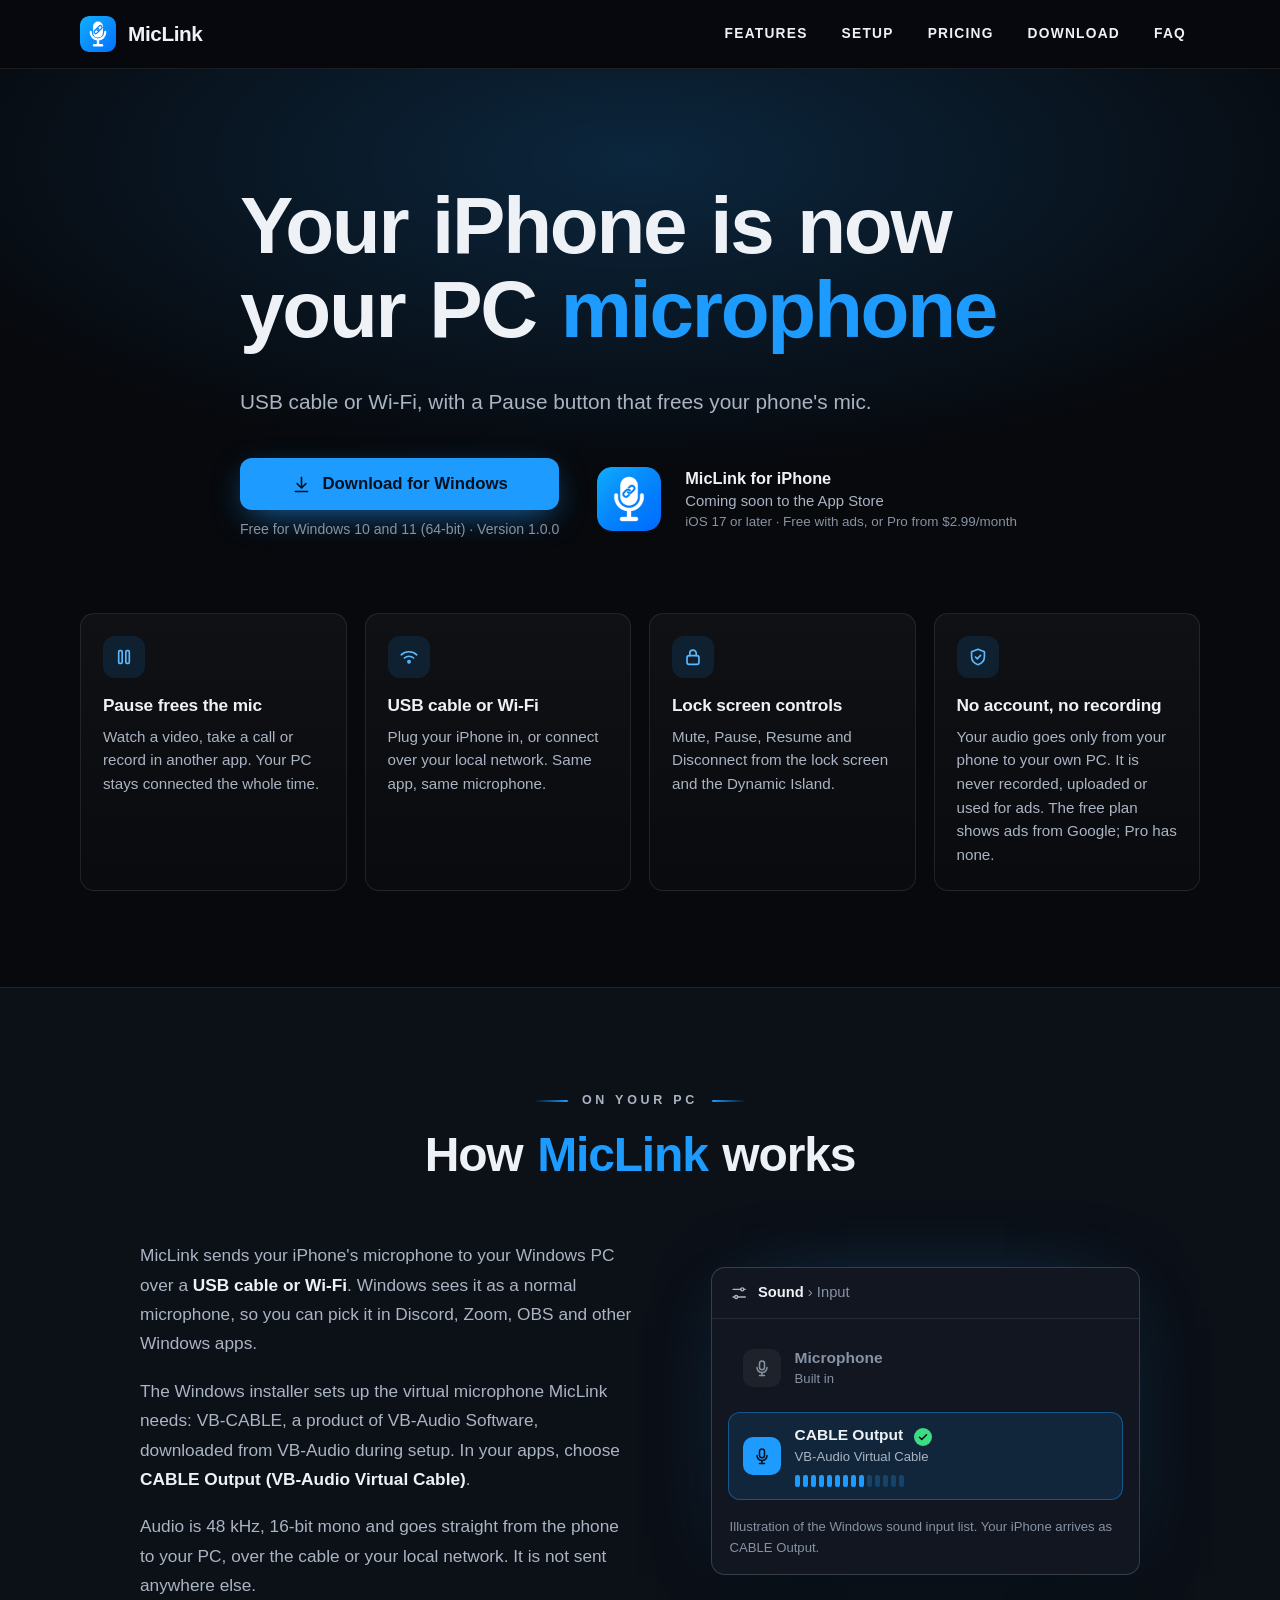
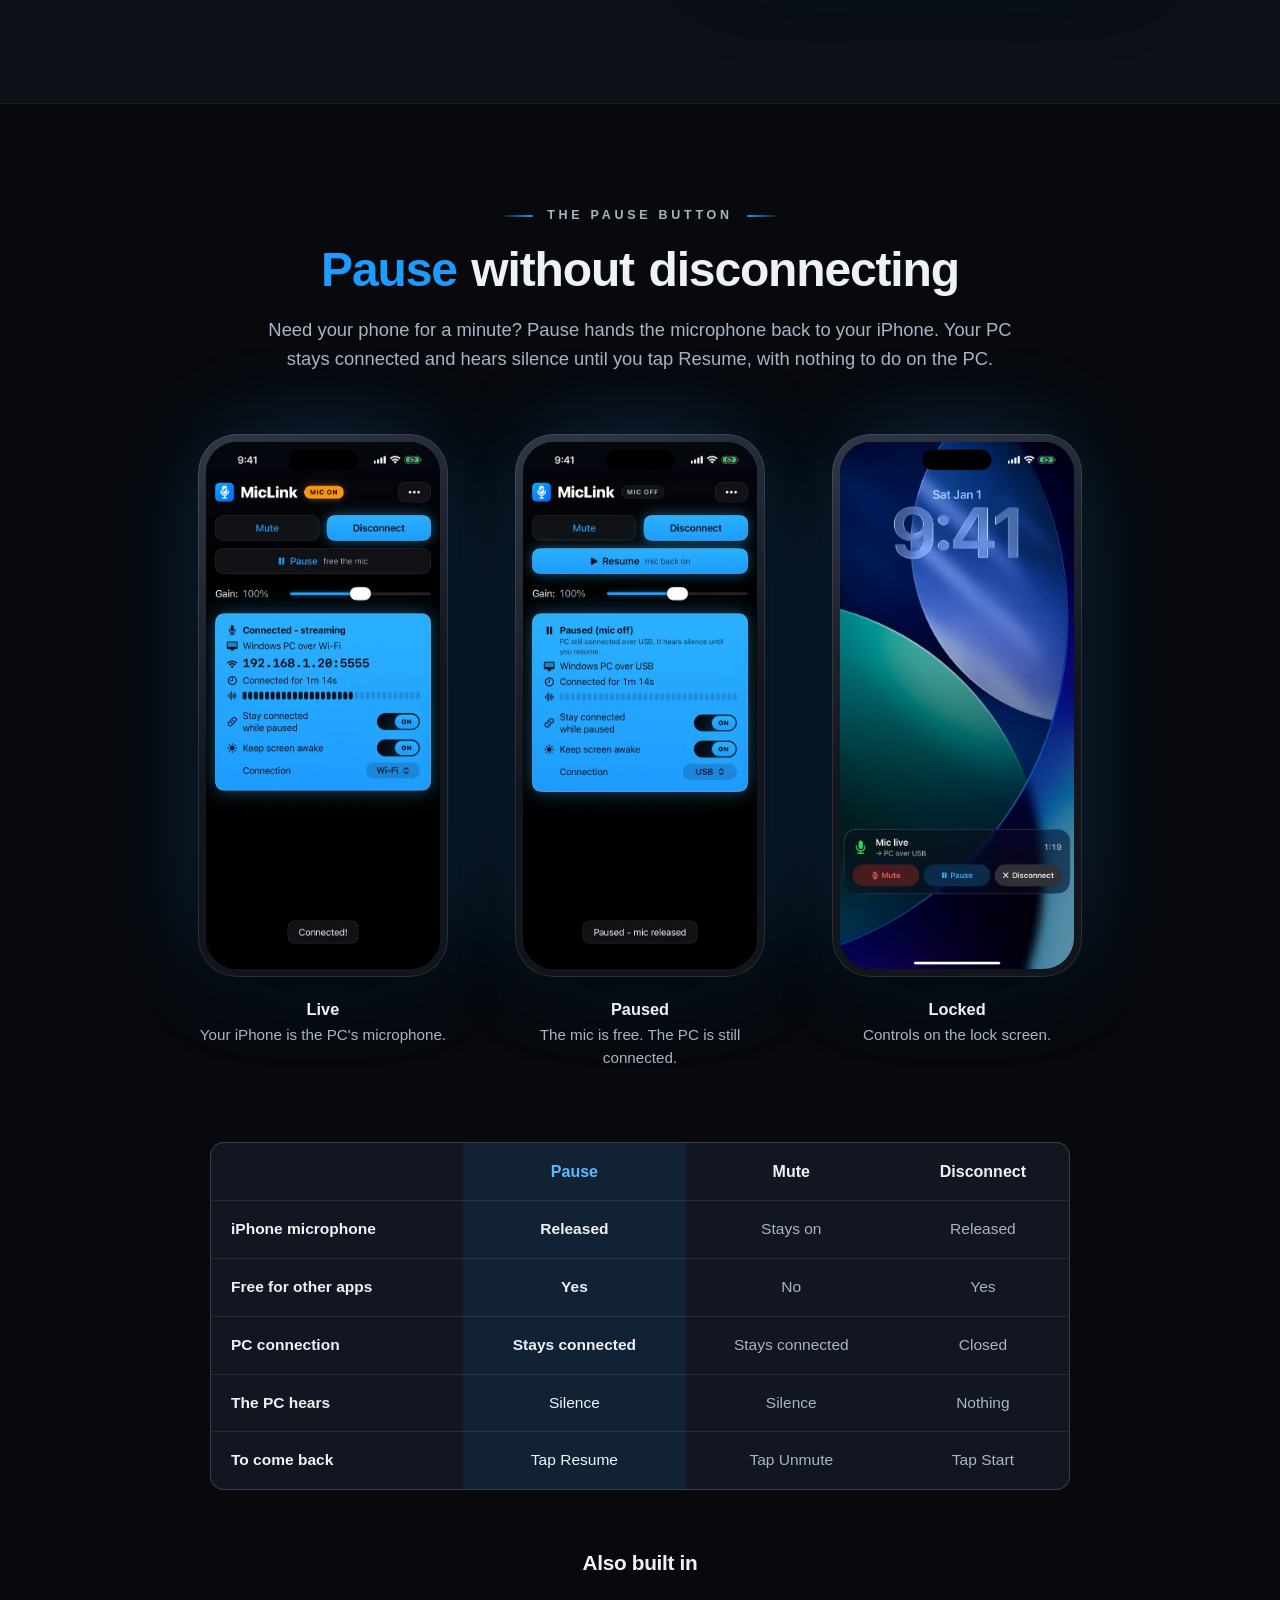
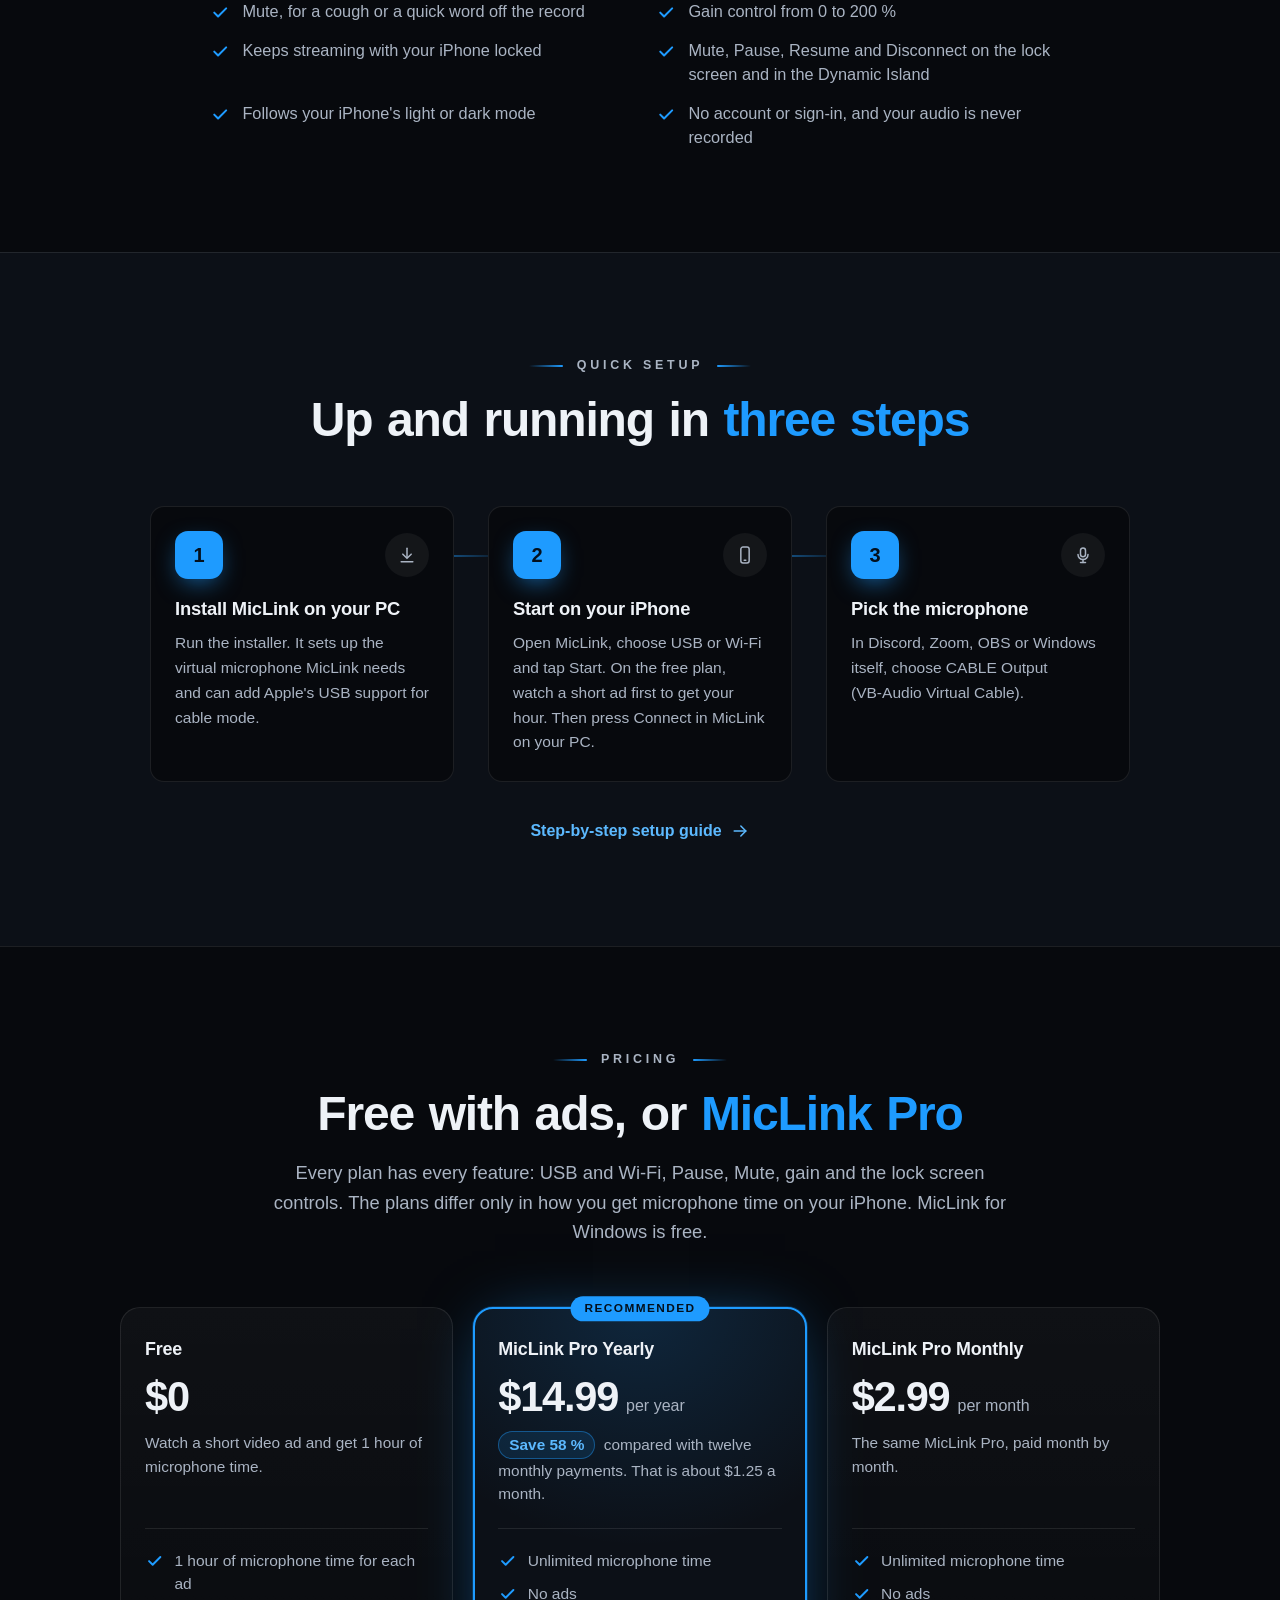
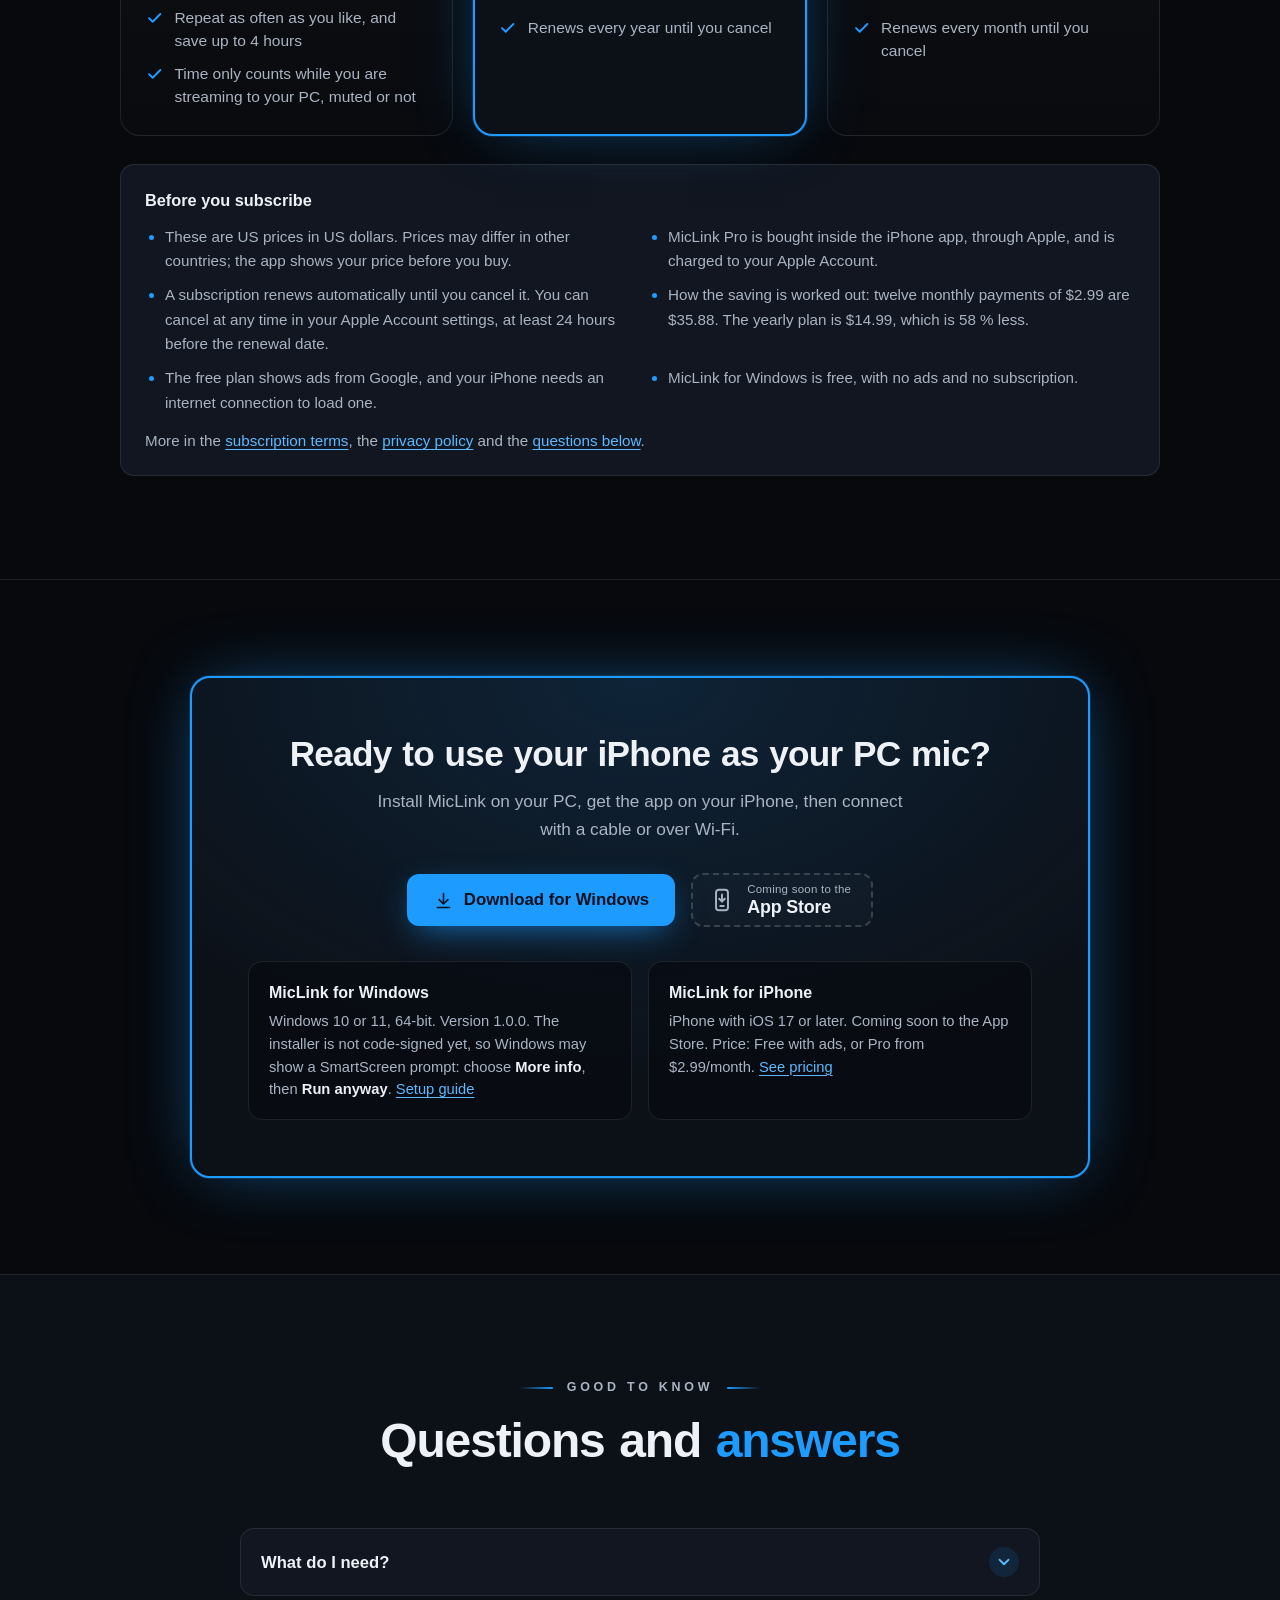
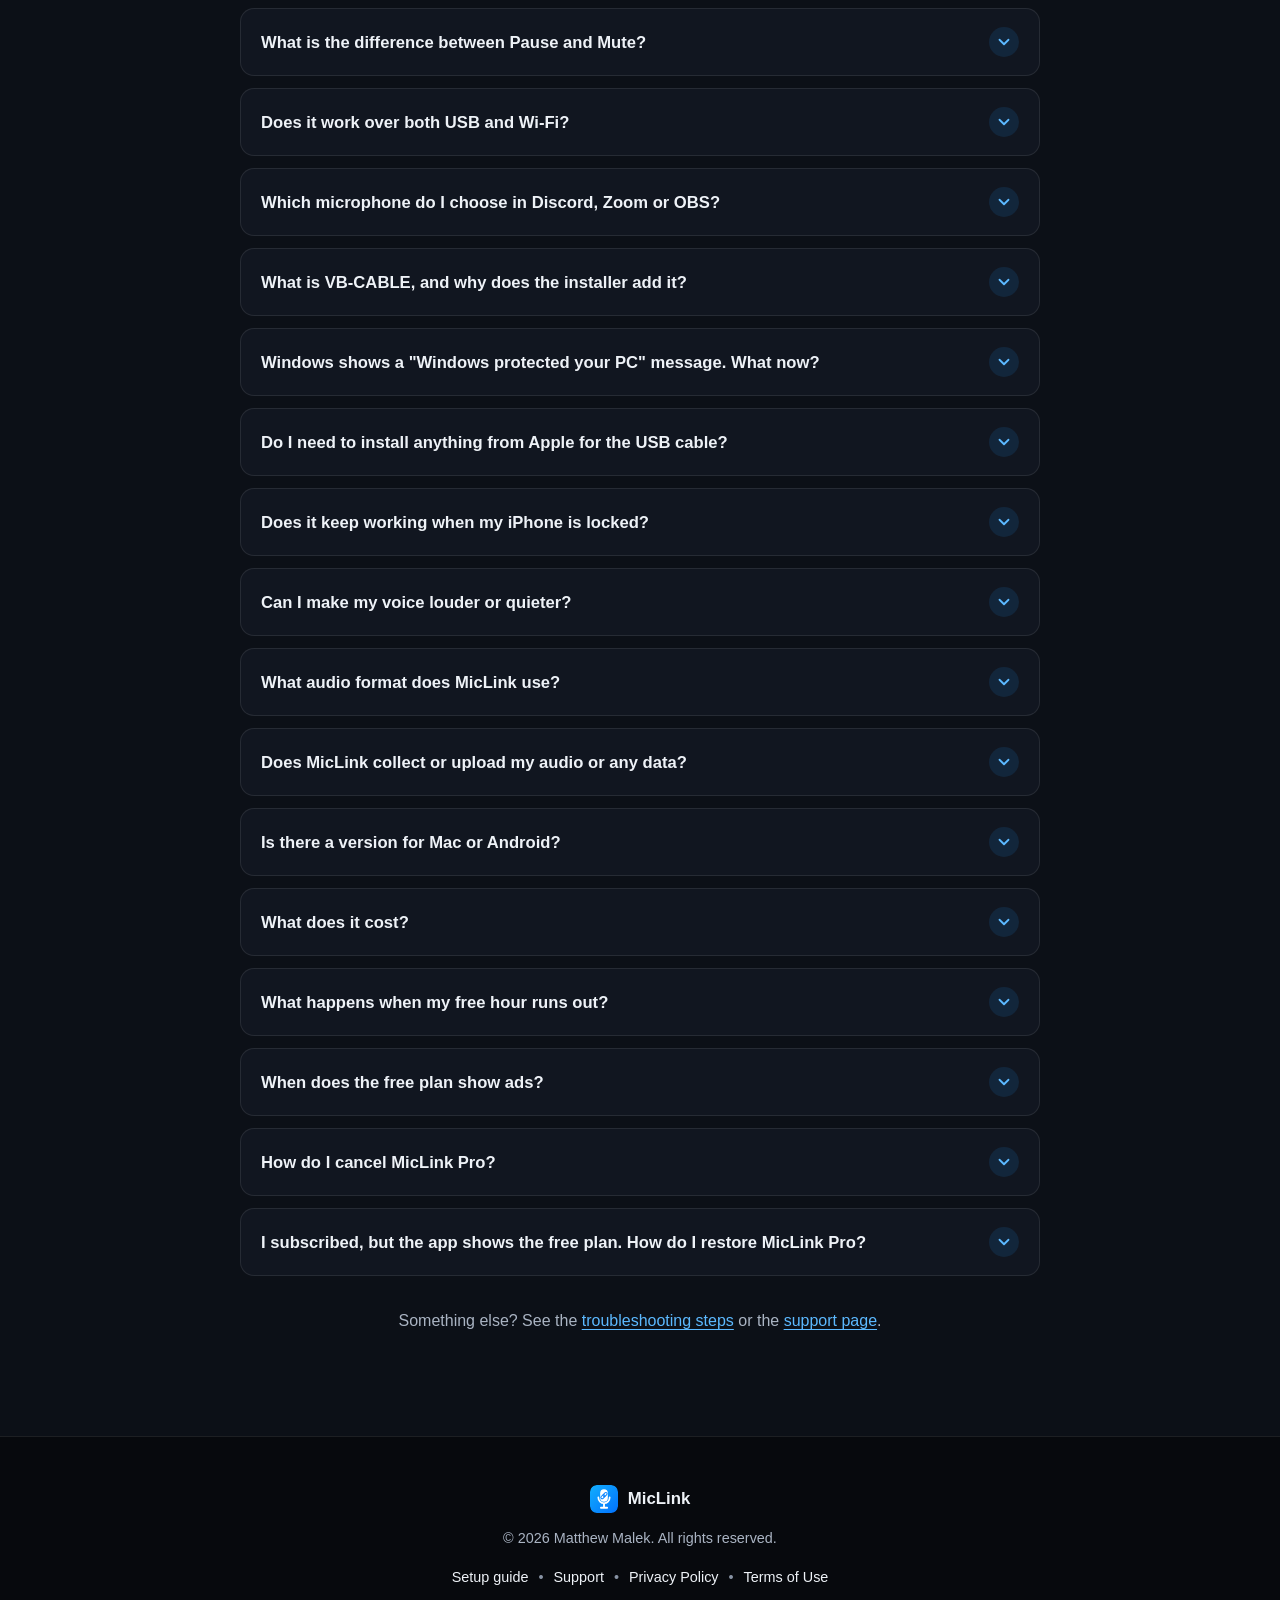
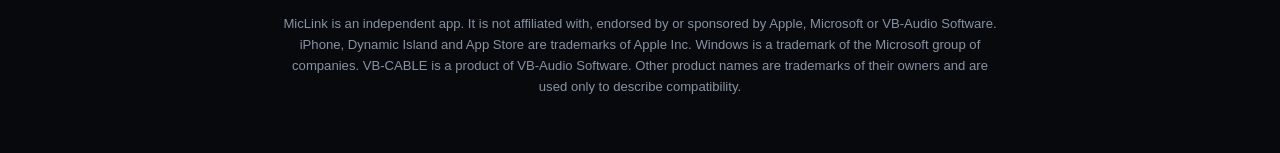
==== index.html @ 5260f77d "Publish the MicLink website Co-Authored-By: Claude Opus 5.5 <noreply@anthropic.com>" ====
<!DOCTYPE html>
<html lang="en" class="no-js">
<head>
<meta charset="utf-8">
<meta name="viewport" content="width=device-width, initial-scale=1">
<title>MicLink: use your iPhone as a PC microphone</title>
<meta name="description" content="MicLink turns your iPhone into a microphone for your Windows PC over a USB cable or Wi-Fi. Pause frees the phone's mic while the PC stays connected.">
<meta name="theme-color" content="#07090d">
<meta name="color-scheme" content="dark">
<meta name="format-detection" content="telephone=no">
<link rel="canonical" href="https://mattnq1.github.io/miclink/">
<link rel="icon" href="favicon.ico" sizes="48x48">
<link rel="icon" href="assets/img/favicon-32.png" type="image/png" sizes="32x32">
<link rel="icon" href="assets/img/logo-icon.svg" type="image/svg+xml">
<link rel="apple-touch-icon" href="assets/img/apple-touch-icon.png">
<link rel="manifest" href="site.webmanifest">
<meta property="og:type" content="website">
<meta property="og:site_name" content="MicLink">
<meta property="og:title" content="MicLink: your iPhone is now your PC microphone">
<meta property="og:description" content="MicLink turns your iPhone into a microphone for your Windows PC over a USB cable or Wi-Fi. Pause frees the phone's mic while the PC stays connected.">
<meta property="og:url" content="https://mattnq1.github.io/miclink/">
<meta property="og:image" content="https://mattnq1.github.io/miclink/assets/img/og-image.png">
<meta property="og:image:width" content="1200">
<meta property="og:image:height" content="630">
<meta property="og:image:alt" content="MicLink: your iPhone is now your PC microphone. Two iPhone screens show the app streaming and paused.">
<meta name="twitter:card" content="summary_large_image">
<meta name="twitter:title" content="MicLink: your iPhone is now your PC microphone">
<meta name="twitter:description" content="MicLink turns your iPhone into a microphone for your Windows PC over a USB cable or Wi-Fi. Pause frees the phone's mic while the PC stays connected.">
<meta name="twitter:image" content="https://mattnq1.github.io/miclink/assets/img/og-image.png">
<link rel="stylesheet" href="assets/site.css">
<script>document.documentElement.className = "js";</script>
<script src="assets/config.js" defer></script>
<script src="assets/qr.js" defer></script>
<script src="assets/site.js" defer></script>
<script type="application/ld+json">
{
  "@context": "https://schema.org",
  "@type": "SoftwareApplication",
  "name": "MicLink",
  "description": "Use your iPhone as a microphone for a Windows PC over a USB cable or Wi-Fi.",
  "applicationCategory": "UtilitiesApplication",
  "operatingSystem": "Windows 10, Windows 11, iOS 17",
  "url": "https://mattnq1.github.io/miclink/",
  "image": "https://mattnq1.github.io/miclink/assets/img/icon-512.png",
  "author": { "@type": "Person", "name": "Matthew Malek" }
}
</script>
</head>
<body>
<svg class="sprite" width="0" height="0" aria-hidden="true" focusable="false">
  <symbol id="i-download" viewBox="0 0 24 24"><path d="M12 4v11"/><path d="m7 11 5 5 5-5"/><path d="M5 20h14"/></symbol>
  <symbol id="i-pause" viewBox="0 0 24 24"><rect x="6.2" y="5" width="3.8" height="14" rx="1.2"/><rect x="14" y="5" width="3.8" height="14" rx="1.2"/></symbol>
  <symbol id="i-wifi" viewBox="0 0 24 24"><path d="M3.5 9.6a12.4 12.4 0 0 1 17 0"/><path d="M7 13.1a7.4 7.4 0 0 1 10 0"/><circle cx="12" cy="17.2" r="1.2"/></symbol>
  <symbol id="i-lock" viewBox="0 0 24 24"><rect x="5.5" y="10.5" width="13" height="9.5" rx="2.2"/><path d="M8.5 10.5V8a3.5 3.5 0 0 1 7 0v2.5"/></symbol>
  <symbol id="i-shield" viewBox="0 0 24 24"><path d="M12 3.5 5 6.2v5.3c0 4.3 2.9 7.6 7 9 4.1-1.4 7-4.7 7-9V6.2z"/><path d="m9.2 12 2 2 3.6-3.8"/></symbol>
  <symbol id="i-mic" viewBox="0 0 24 24"><rect x="9" y="3.5" width="6" height="10.5" rx="3"/><path d="M6 11.5a6 6 0 0 0 12 0"/><path d="M12 17.5V21"/><path d="M9 21h6"/></symbol>
  <symbol id="i-check" viewBox="0 0 24 24"><path d="m5 12.5 4.5 4.5L19 7.5"/></symbol>
  <symbol id="i-chevron" viewBox="0 0 24 24"><path d="m6 9 6 6 6-6"/></symbol>
  <symbol id="i-arrow" viewBox="0 0 24 24"><path d="M5 12h14"/><path d="m13 6 6 6-6 6"/></symbol>
  <symbol id="i-phone" viewBox="0 0 24 24"><rect x="7" y="2.5" width="10" height="19" rx="2.6"/><path d="M11 18.3h2"/></symbol>
  <symbol id="i-store" viewBox="0 0 24 24"><rect x="6.5" y="2.5" width="11" height="19" rx="2.6"/><path d="M12 7v6.2"/><path d="m9.4 10.8 2.6 2.6 2.6-2.6"/><path d="M10.4 17.6h3.2"/></symbol>
  <symbol id="i-sliders" viewBox="0 0 24 24"><path d="M4 7h10"/><path d="M18 7h2"/><circle cx="16" cy="7" r="2"/><path d="M4 17h2"/><path d="M10 17h10"/><circle cx="8" cy="17" r="2"/></symbol>
  <symbol id="i-menu" viewBox="0 0 24 24"><path d="M4 7h16"/><path d="M4 12h16"/><path d="M4 17h16"/></symbol>
  <symbol id="i-close" viewBox="0 0 24 24"><path d="m6 6 12 12"/><path d="M18 6 6 18"/></symbol>
  <symbol id="i-info" viewBox="0 0 24 24"><circle cx="12" cy="12" r="9"/><path d="M12 11v5.5"/><path d="M12 7.6v.2"/></symbol>
</svg>
<a class="skip-link" href="#main">Skip to content</a>
<header class="site-header" id="top">
  <div class="wrap site-header__inner">
    <a class="brand" href="#top">
      <img src="assets/img/logo-icon.svg" alt="" width="36" height="36">
      <span>MicLink</span>
    </a>
    <button class="nav-toggle" type="button" aria-expanded="false" aria-controls="site-nav" aria-label="Open menu">
      <svg class="icon icon--menu" viewBox="0 0 24 24" aria-hidden="true" focusable="false"><use href="#i-menu"/></svg>
      <svg class="icon icon--close" viewBox="0 0 24 24" aria-hidden="true" focusable="false"><use href="#i-close"/></svg>
    </button>
    <nav class="site-nav" id="site-nav" aria-label="Main">
      <ul>
          <li><a href="#features">Features</a></li>
          <li><a href="#setup">Setup</a></li>
          <li><a href="#pricing">Pricing</a></li>
          <li><a href="#download">Download</a></li>
          <li><a href="#faq">FAQ</a></li>
      </ul>
    </nav>
  </div>
</header>
<main id="main">

  <section class="hero" aria-labelledby="hero-title">
    <div class="wrap">
      <div class="hero__inner">
        <h1 id="hero-title">
          <span class="line">Your iPhone is now</span>
          <span class="line">your PC <span class="accent">microphone</span></span>
        </h1>
        <p class="hero__sub">USB cable or <span class="nb">Wi-Fi</span>, with a Pause button that frees your phone's mic.</p>
        <div class="hero__actions">
          <div class="hero__download">
            <a class="btn btn--primary" href="https://github.com/MattNQ1/miclink/releases/latest/download/MicLinkSetup.exe" data-win-download><svg class="icon" viewBox="0 0 24 24" aria-hidden="true" focusable="false"><use href="#i-download"/></svg><span>Download for Windows</span></a>
            <span class="hero__meta">Free for Windows 10 and 11 (64-bit)<span data-version-sep hidden> · </span><span data-version hidden></span></span>
          </div>
          <div class="app-box" data-appstore-box>
            <span class="app-box__media"><img src="assets/img/icon-192.png" alt="" width="64" height="64"></span>
            <span class="app-box__body">
              <strong class="app-box__title">MicLink for iPhone</strong>
              <span class="app-box__note">Coming soon to the App Store</span>
              <span class="app-box__meta">iOS 17 or later<span data-price=" · "> · Free with ads, or Pro from $2.99/month</span></span>
            </span>
          </div>
        </div>
      </div>
    </div>
  </section>

  <section class="highlights" aria-labelledby="highlights-title">
    <div class="wrap">
      <h2 class="visually-hidden" id="highlights-title">Highlights</h2>
      <div class="highlights__scroller" data-scroller role="group" aria-labelledby="highlights-title">
      <ul class="highlights__list">
        <li class="card">
          <span class="card__icon"><svg class="icon" viewBox="0 0 24 24" aria-hidden="true" focusable="false"><use href="#i-pause"/></svg></span>
          <h3>Pause frees the mic</h3>
          <p>Watch a video, take a call or record in another app. Your PC stays connected the whole time.</p>
        </li>
        <li class="card">
          <span class="card__icon"><svg class="icon" viewBox="0 0 24 24" aria-hidden="true" focusable="false"><use href="#i-wifi"/></svg></span>
          <h3>USB cable or <span class="nb">Wi-Fi</span></h3>
          <p>Plug your iPhone in, or connect over your local network. Same app, same microphone.</p>
        </li>
        <li class="card">
          <span class="card__icon"><svg class="icon" viewBox="0 0 24 24" aria-hidden="true" focusable="false"><use href="#i-lock"/></svg></span>
          <h3>Lock screen controls</h3>
          <p>Mute, Pause, Resume and Disconnect from the lock screen and the Dynamic Island.</p>
        </li>
        <li class="card">
          <span class="card__icon"><svg class="icon" viewBox="0 0 24 24" aria-hidden="true" focusable="false"><use href="#i-shield"/></svg></span>
          <h3>No account, no recording</h3>
          <p>Your audio goes only from your phone to your own PC. It is never recorded, uploaded or used for ads. The free plan shows ads from Google; Pro has none.</p>
        </li>
      </ul>
      </div>
    </div>
  </section>

  <section class="section section--alt" id="features" aria-labelledby="features-title">
    <div class="wrap">
      <div class="section__head">
        <p class="eyebrow">On your PC</p>
        <h2 class="section__title" id="features-title">How <span class="accent">MicLink</span> works</h2>
      </div>
      <div class="explain">
        <div class="explain__text">
          <p>MicLink sends your iPhone's microphone to your Windows PC over a <strong>USB cable or <span class="nb">Wi-Fi</span></strong>. Windows sees it as a normal microphone, so you can pick it in Discord, Zoom, OBS and other Windows apps.</p>
          <p>The Windows installer sets up the virtual microphone MicLink needs: <span class="nb">VB-CABLE</span>, a product of <span class="nb">VB-Audio</span> Software, downloaded from <span class="nb">VB-Audio</span> during setup. In your apps, choose <strong>CABLE Output (<span class="nb">VB-Audio</span> Virtual Cable)</strong>.</p>
          <p>Audio is 48 kHz, 16-bit mono and goes straight from the phone to your PC, over the cable or your local network. It is not sent anywhere else.</p>
        </div>
        <figure class="sound-panel">
          <div class="sound-panel__bar">
            <svg class="icon" viewBox="0 0 24 24" aria-hidden="true" focusable="false"><use href="#i-sliders"/></svg>
            <span>Sound <span class="sound-panel__crumb">&rsaquo; Input</span></span>
          </div>
          <div class="sound-panel__list">
            <div class="device device--idle">
              <span class="device__icon"><svg class="icon" viewBox="0 0 24 24" aria-hidden="true" focusable="false"><use href="#i-mic"/></svg></span>
              <span>
                <span class="device__name">Microphone</span>
                <span class="device__sub">Built in</span>
              </span>
            </div>
            <div class="device device--active">
              <span class="device__icon"><svg class="icon" viewBox="0 0 24 24" aria-hidden="true" focusable="false"><use href="#i-mic"/></svg></span>
              <span>
                <span class="device__name">CABLE Output <span class="device__check"><svg class="icon" viewBox="0 0 24 24" aria-hidden="true" focusable="false"><use href="#i-check"/></svg></span><span class="visually-hidden"> (selected)</span></span>
                <span class="device__sub"><span class="nb">VB-Audio</span> Virtual Cable</span>
                <span class="meter" aria-hidden="true"><span class="on"></span><span class="on"></span><span class="on"></span><span class="on"></span><span class="on"></span><span class="on"></span><span class="on"></span><span class="on"></span><span class="on"></span><span></span><span></span><span></span><span></span><span></span></span>
              </span>
            </div>
          </div>
          <figcaption class="sound-panel__note">Illustration of the Windows sound input list. Your iPhone arrives as CABLE Output.</figcaption>
        </figure>
      </div>
    </div>
  </section>

  <section class="section" id="pause" aria-labelledby="pause-title">
    <div class="wrap">
      <div class="section__head">
        <p class="eyebrow">The Pause button</p>
        <h2 class="section__title" id="pause-title"><span class="accent">Pause</span> without disconnecting</h2>
        <p class="section__lead">Need your phone for a minute? Pause hands the microphone back to your iPhone. Your PC stays connected and hears silence until you tap Resume, with nothing to do on the PC.</p>
      </div>

      <div class="phones-scroller">
        <div class="phones" data-scroller role="group" aria-label="MicLink on iPhone">
          <figure class="phone-shot">
            <div class="phone"><img src="assets/img/screen-streaming.webp" width="603" height="1310" loading="lazy" decoding="async" alt="MicLink on iPhone while streaming to a Windows PC: Mute, Disconnect and Pause buttons, a gain slider and a status card that reads Connected."></div>
            <figcaption><strong>Live</strong>Your iPhone is the PC's microphone.</figcaption>
          </figure>
          <figure class="phone-shot">
            <div class="phone"><img src="assets/img/screen-paused.webp" width="603" height="1310" loading="lazy" decoding="async" alt="MicLink while paused: the microphone is off, the Pause button has become Resume and the status card says the PC is still connected."></div>
            <figcaption><strong>Paused</strong>The mic is free. The PC is still connected.</figcaption>
          </figure>
          <figure class="phone-shot">
            <div class="phone"><img src="assets/img/screen-lockscreen.webp" width="603" height="1310" loading="lazy" decoding="async" alt="iPhone lock screen showing the MicLink banner with Mute, Pause and Disconnect buttons."></div>
            <figcaption><strong>Locked</strong>Controls on the lock screen.</figcaption>
          </figure>
        </div>
      </div>

      <div class="table-scroll" data-scroller role="group" aria-label="What each button does">
        <table class="compare">
          <caption class="visually-hidden">What Pause, Mute and Disconnect do</caption>
          <thead>
            <tr>
              <td></td>
              <th scope="col" class="is-key">Pause</th>
              <th scope="col">Mute</th>
              <th scope="col">Disconnect</th>
            </tr>
          </thead>
          <tbody>
            <tr>
              <th scope="row">iPhone microphone</th>
              <td class="is-key"><strong>Released</strong></td>
              <td>Stays on</td>
              <td>Released</td>
            </tr>
            <tr>
              <th scope="row">Free for other apps</th>
              <td class="is-key"><strong>Yes</strong></td>
              <td>No</td>
              <td>Yes</td>
            </tr>
            <tr>
              <th scope="row">PC connection</th>
              <td class="is-key"><strong>Stays connected</strong></td>
              <td>Stays connected</td>
              <td>Closed</td>
            </tr>
            <tr>
              <th scope="row">The PC hears</th>
              <td class="is-key">Silence</td>
              <td>Silence</td>
              <td>Nothing</td>
            </tr>
            <tr>
              <th scope="row">To come back</th>
              <td class="is-key">Tap Resume</td>
              <td>Tap Unmute</td>
              <td>Tap Start</td>
            </tr>
          </tbody>
        </table>
      </div>

      <div class="ticks-block">
        <h3>Also built in</h3>
        <ul class="ticks">
          <li><svg class="icon" viewBox="0 0 24 24" aria-hidden="true" focusable="false"><use href="#i-check"/></svg><span>Mute, for a cough or a quick word off the record</span></li>
          <li><svg class="icon" viewBox="0 0 24 24" aria-hidden="true" focusable="false"><use href="#i-check"/></svg><span>Gain control from 0 to 200&nbsp;%</span></li>
          <li><svg class="icon" viewBox="0 0 24 24" aria-hidden="true" focusable="false"><use href="#i-check"/></svg><span>Keeps streaming with your iPhone locked</span></li>
          <li><svg class="icon" viewBox="0 0 24 24" aria-hidden="true" focusable="false"><use href="#i-check"/></svg><span>Mute, Pause, Resume and Disconnect on the lock screen and in the Dynamic Island</span></li>
          <li><svg class="icon" viewBox="0 0 24 24" aria-hidden="true" focusable="false"><use href="#i-check"/></svg><span>Follows your iPhone's light or dark mode</span></li>
          <li><svg class="icon" viewBox="0 0 24 24" aria-hidden="true" focusable="false"><use href="#i-check"/></svg><span>No account or sign-in, and your audio is never recorded</span></li>
        </ul>
      </div>
    </div>
  </section>

  <section class="section section--alt" id="setup" aria-labelledby="setup-title">
    <div class="wrap">
      <div class="section__head">
        <p class="eyebrow">Quick setup</p>
        <h2 class="section__title" id="setup-title">Up and running in <span class="accent">three steps</span></h2>
      </div>
      <ol class="steps">
        <li class="step">
          <div class="step__top">
            <span class="step__num" aria-hidden="true">1</span>
            <span class="step__icon"><svg class="icon" viewBox="0 0 24 24" aria-hidden="true" focusable="false"><use href="#i-download"/></svg></span>
          </div>
          <h3><span class="visually-hidden">Step 1: </span>Install MicLink on your PC</h3>
          <p>Run the installer. It sets up the virtual microphone MicLink needs and can add Apple's USB support for cable mode.</p>
        </li>
        <li class="step">
          <div class="step__top">
            <span class="step__num" aria-hidden="true">2</span>
            <span class="step__icon"><svg class="icon" viewBox="0 0 24 24" aria-hidden="true" focusable="false"><use href="#i-phone"/></svg></span>
          </div>
          <h3><span class="visually-hidden">Step 2: </span>Start on your iPhone</h3>
          <p>Open MicLink, choose USB or <span class="nb">Wi-Fi</span> and tap Start. On the free plan, watch a short ad first to get your hour. Then press Connect in MicLink on your PC.</p>
        </li>
        <li class="step">
          <div class="step__top">
            <span class="step__num" aria-hidden="true">3</span>
            <span class="step__icon"><svg class="icon" viewBox="0 0 24 24" aria-hidden="true" focusable="false"><use href="#i-mic"/></svg></span>
          </div>
          <h3><span class="visually-hidden">Step 3: </span>Pick the microphone</h3>
          <p>In Discord, Zoom, OBS or Windows itself, choose CABLE Output (<span class="nb">VB-Audio</span> Virtual Cable).</p>
        </li>
      </ol>
      <p class="steps-more"><a class="text-link" href="setup.html">Step-by-step setup guide <svg class="icon" viewBox="0 0 24 24" aria-hidden="true" focusable="false"><use href="#i-arrow"/></svg></a></p>
    </div>
  </section>

  <section class="section" id="pricing" aria-labelledby="pricing-title">
    <div class="wrap">
      <div class="section__head">
        <p class="eyebrow">Pricing</p>
        <h2 class="section__title" id="pricing-title">Free with ads, or <span class="accent">MicLink Pro</span></h2>
        <p class="section__lead">Every plan has every feature: USB and <span class="nb">Wi-Fi</span>, Pause, Mute, gain and the lock screen controls. The plans differ only in how you get microphone time on your iPhone. MicLink for Windows is free.</p>
      </div>

      <ul class="plans">
        <li class="plan">
          <h3 class="plan__name">Free</h3>
          <p class="plan__price"><span class="plan__amount">$0</span></p>
          <p class="plan__note">Watch a short video ad and get 1 hour of microphone time.</p>
          <ul class="plan__list">
            <li><svg class="icon" viewBox="0 0 24 24" aria-hidden="true" focusable="false"><use href="#i-check"/></svg><span>1 hour of microphone time for each ad</span></li>
            <li><svg class="icon" viewBox="0 0 24 24" aria-hidden="true" focusable="false"><use href="#i-check"/></svg><span>Repeat as often as you like, and save up to 4 hours</span></li>
            <li><svg class="icon" viewBox="0 0 24 24" aria-hidden="true" focusable="false"><use href="#i-check"/></svg><span>Time only counts while you are streaming to your PC, muted or not</span></li>
          </ul>
        </li>
        <li class="plan plan--featured">
          <p class="plan__badge">Recommended</p>
          <h3 class="plan__name">MicLink Pro Yearly</h3>
          <p class="plan__price"><span class="plan__amount">$14.99</span> <span class="plan__per">per year</span></p>
          <p class="plan__note"><strong class="plan__save">Save 58&nbsp;%</strong> compared with twelve monthly payments. That is about $1.25 a month.</p>
          <ul class="plan__list">
            <li><svg class="icon" viewBox="0 0 24 24" aria-hidden="true" focusable="false"><use href="#i-check"/></svg><span>Unlimited microphone time</span></li>
            <li><svg class="icon" viewBox="0 0 24 24" aria-hidden="true" focusable="false"><use href="#i-check"/></svg><span>No ads</span></li>
            <li><svg class="icon" viewBox="0 0 24 24" aria-hidden="true" focusable="false"><use href="#i-check"/></svg><span>Renews every year until you cancel</span></li>
          </ul>
        </li>
        <li class="plan">
          <h3 class="plan__name">MicLink Pro Monthly</h3>
          <p class="plan__price"><span class="plan__amount">$2.99</span> <span class="plan__per">per month</span></p>
          <p class="plan__note">The same MicLink Pro, paid month by month.</p>
          <ul class="plan__list">
            <li><svg class="icon" viewBox="0 0 24 24" aria-hidden="true" focusable="false"><use href="#i-check"/></svg><span>Unlimited microphone time</span></li>
            <li><svg class="icon" viewBox="0 0 24 24" aria-hidden="true" focusable="false"><use href="#i-check"/></svg><span>No ads</span></li>
            <li><svg class="icon" viewBox="0 0 24 24" aria-hidden="true" focusable="false"><use href="#i-check"/></svg><span>Renews every month until you cancel</span></li>
          </ul>
        </li>
      </ul>

      <div class="plans-terms">
        <h3>Before you subscribe</h3>
        <ul>
          <li>These are US prices in US dollars. Prices may differ in other countries; the app shows your price before you buy.</li>
          <li>MicLink Pro is bought inside the iPhone app, through Apple, and is charged to your Apple Account.</li>
          <li>A subscription renews automatically until you cancel it. You can cancel at any time in your Apple Account settings, at least 24 hours before the renewal date.</li>
          <li>How the saving is worked out: twelve monthly payments of $2.99 are $35.88. The yearly plan is $14.99, which is 58&nbsp;% less.</li>
          <li>The free plan shows ads from Google, and your iPhone needs an internet connection to load one.</li>
          <li>MicLink for Windows is free, with no ads and no subscription.</li>
        </ul>
        <p class="plans-terms__more">More in the <a href="terms.html#subscriptions">subscription terms</a>, the <a href="privacy.html#ads">privacy policy</a> and the <a href="#faq-price">questions below</a>.</p>
      </div>
    </div>
  </section>

  <section class="cta-section" id="download" aria-labelledby="download-title">
    <div class="wrap">
      <div class="cta">
        <h2 id="download-title">Ready to use your iPhone as your PC mic?</h2>
        <p class="cta__lead">Install MicLink on your PC, get the app on your iPhone, then connect with a cable or over <span class="nb">Wi-Fi</span>.</p>
        <div class="cta__actions">
          <a class="btn btn--primary" href="https://github.com/MattNQ1/miclink/releases/latest/download/MicLinkSetup.exe" data-win-download><svg class="icon" viewBox="0 0 24 24" aria-hidden="true" focusable="false"><use href="#i-download"/></svg><span>Download for Windows</span></a>
          <span class="store-btn" data-appstore-button><svg class="icon" viewBox="0 0 24 24" aria-hidden="true" focusable="false"><use href="#i-store"/></svg><span class="store-btn__text"><span class="store-btn__small">Coming soon to the</span> <span class="store-btn__big">App Store</span></span></span>
        </div>
        <div class="cta__details">
          <div class="cta__detail">
            <div>
              <h3>MicLink for Windows</h3>
              <p>Windows 10 or 11, 64-bit.<span data-version-sep hidden> </span><span data-version hidden></span><span data-version-sep hidden>.</span> The installer is not code-signed yet, so Windows may show a SmartScreen prompt: choose <strong>More info</strong>, then <strong>Run anyway</strong>. <a href="setup.html#install-windows">Setup guide</a></p>
            </div>
          </div>
          <div class="cta__detail">
            <div class="cta__qr" data-appstore-qr hidden></div>
            <div>
              <h3>MicLink for iPhone</h3>
              <p>iPhone with iOS 17 or later. <span data-appstore-soon>Coming soon to the App Store.</span><span class="cta__scan" data-appstore-live hidden>Scan the code with your iPhone camera to open the App Store.</span><span data-price=" Price: " data-price-end="."> Price: Free with ads, or Pro from $2.99/month.</span> <a href="#pricing">See pricing</a></p>
            </div>
          </div>
        </div>
      </div>
    </div>
  </section>

  <section class="section section--alt" id="faq" aria-labelledby="faq-title">
    <div class="wrap">
      <div class="section__head">
        <p class="eyebrow">Good to know</p>
        <h2 class="section__title" id="faq-title">Questions and <span class="accent">answers</span></h2>
      </div>
      <div class="faq">
        <details id="faq-need">
          <summary><span>What do I need?</span><svg class="icon" viewBox="0 0 24 24" aria-hidden="true" focusable="false"><use href="#i-chevron"/></svg></summary>
          <div class="faq__answer">
            <p>A PC with Windows 10 or Windows 11 (64-bit) and an iPhone with iOS 17 or later. To connect them you need a USB cable, or both devices on the same <span class="nb">Wi-Fi</span> network.</p>
          </div>
        </details>
        <details id="faq-pause">
          <summary><span>What is the difference between Pause and Mute?</span><svg class="icon" viewBox="0 0 24 24" aria-hidden="true" focusable="false"><use href="#i-chevron"/></svg></summary>
          <div class="faq__answer">
            <p><strong>Pause</strong> frees your iPhone's microphone, so you can watch a video, take a call or record in another app. Your PC stays connected and hears silence. Tap Resume and you are back, with nothing to do on the PC.</p>
            <p><strong>Mute</strong> keeps the microphone on and simply sends silence to the PC. It is the quick one, for a cough or a word off the record.</p>
          </div>
        </details>
        <details id="faq-usb-wifi">
          <summary><span>Does it work over both USB and <span class="nb">Wi-Fi</span>?</span><svg class="icon" viewBox="0 0 24 24" aria-hidden="true" focusable="false"><use href="#i-chevron"/></svg></summary>
          <div class="faq__answer">
            <p>Yes. You choose USB or <span class="nb">Wi-Fi</span> in the iPhone app and in MicLink on your PC. Over <span class="nb">Wi-Fi</span>, both devices need to be on the same local network.</p>
          </div>
        </details>
        <details id="faq-pick-mic">
          <summary><span>Which microphone do I choose in Discord, Zoom or OBS?</span><svg class="icon" viewBox="0 0 24 24" aria-hidden="true" focusable="false"><use href="#i-chevron"/></svg></summary>
          <div class="faq__answer">
            <p>Choose <strong>CABLE Output (<span class="nb">VB-Audio</span> Virtual Cable)</strong>. That is where your iPhone's audio arrives on Windows. The <a href="setup.html#pick-mic">setup guide</a> shows where the setting is in each app.</p>
          </div>
        </details>
        <details id="faq-vbcable">
          <summary><span>What is <span class="nb">VB-CABLE</span>, and why does the installer add it?</span><svg class="icon" viewBox="0 0 24 24" aria-hidden="true" focusable="false"><use href="#i-chevron"/></svg></summary>
          <div class="faq__answer">
            <p><span class="nb">VB-CABLE</span> is a virtual audio device made by <span class="nb">VB-Audio</span> Software. MicLink plays your iPhone's audio into it, and Windows apps see the other end, CABLE Output, as a microphone. The MicLink installer downloads <span class="nb">VB-CABLE</span> from <span class="nb">VB-Audio</span> during setup, so you do not have to install it yourself.</p>
          </div>
        </details>
        <details id="faq-smartscreen">
          <summary><span>Windows shows a "Windows protected your PC" message. What now?</span><svg class="icon" viewBox="0 0 24 24" aria-hidden="true" focusable="false"><use href="#i-chevron"/></svg></summary>
          <div class="faq__answer">
            <p>The Windows download is not code-signed yet, so Microsoft Defender SmartScreen may show that prompt the first time you open the installer. Choose <strong>More info</strong>, then <strong>Run anyway</strong>.</p>
            <p>Only do this for the installer you downloaded from this website.</p>
          </div>
        </details>
        <details id="faq-usb-support">
          <summary><span>Do I need to install anything from Apple for the USB cable?</span><svg class="icon" viewBox="0 0 24 24" aria-hidden="true" focusable="false"><use href="#i-chevron"/></svg></summary>
          <div class="faq__answer">
            <p>Cable mode uses Apple's USB support for iPhone on Windows. The MicLink installer can add it for you during setup. <span class="nb">Wi-Fi</span> mode does not need it.</p>
          </div>
        </details>
        <details id="faq-lock">
          <summary><span>Does it keep working when my iPhone is locked?</span><svg class="icon" viewBox="0 0 24 24" aria-hidden="true" focusable="false"><use href="#i-chevron"/></svg></summary>
          <div class="faq__answer">
            <p>Yes. MicLink keeps streaming with the phone locked, and the lock screen and Dynamic Island show Mute, Pause or Resume, and Disconnect buttons while a session is running. Resume on the lock screen needs iOS 18 or later; on iOS 17, open MicLink and tap Resume there.</p>
          </div>
        </details>
        <details id="faq-gain">
          <summary><span>Can I make my voice louder or quieter?</span><svg class="icon" viewBox="0 0 24 24" aria-hidden="true" focusable="false"><use href="#i-chevron"/></svg></summary>
          <div class="faq__answer">
            <p>Yes. The gain slider in the iPhone app goes from 0 to 200&nbsp;%.</p>
          </div>
        </details>
        <details id="faq-format">
          <summary><span>What audio format does MicLink use?</span><svg class="icon" viewBox="0 0 24 24" aria-hidden="true" focusable="false"><use href="#i-chevron"/></svg></summary>
          <div class="faq__answer">
            <p>48 kHz, 16-bit, mono. The audio is sent straight from your iPhone to your PC over the cable or your local network.</p>
          </div>
        </details>
        <details id="faq-privacy">
          <summary><span>Does MicLink collect or upload my audio or any data?</span><svg class="icon" viewBox="0 0 24 24" aria-hidden="true" focusable="false"><use href="#i-chevron"/></svg></summary>
          <div class="faq__answer">
            <p><strong>Your audio: no.</strong> It goes only from your iPhone to your own PC and is never recorded, uploaded or used for ads. There is no account and no MicLink server.</p>
            <p><strong>Ads in the free plan:</strong> the free plan of the iPhone app shows ads from Google. To show and measure them, Google's ad software collects some device and usage information, such as your IP address (to estimate your general location), a device identifier and which ads you saw. MicLink does not ask for permission to track you across other companies' apps. MicLink Pro has no ads.</p>
            <p>MicLink for Windows collects nothing. The details are in the <a href="privacy.html">privacy policy</a>.</p>
          </div>
        </details>
        <details id="faq-platforms">
          <summary><span>Is there a version for Mac or Android?</span><svg class="icon" viewBox="0 0 24 24" aria-hidden="true" focusable="false"><use href="#i-chevron"/></svg></summary>
          <div class="faq__answer">
            <p>No. MicLink is an iPhone app with a companion app for Windows 10 and 11.</p>
          </div>
        </details>
        <details id="faq-price">
          <summary><span>What does it cost?</span><svg class="icon" viewBox="0 0 24 24" aria-hidden="true" focusable="false"><use href="#i-chevron"/></svg></summary>
          <div class="faq__answer">
            <p>MicLink for Windows is free. MicLink for iPhone is free to download, and every feature is in the free plan: you watch a short video ad to get 1 hour of microphone time, as often as you like.</p>
            <p><strong>MicLink Pro</strong> removes the ads and the time limit. It costs $14.99 per year or $2.99 per month. Those are US prices; they may differ in other countries, and the app shows your price before you buy. The plans are side by side under <a href="#pricing">pricing</a>.</p>
          </div>
        </details>
        <details id="faq-free-hour">
          <summary><span>What happens when my free hour runs out?</span><svg class="icon" viewBox="0 0 24 24" aria-hidden="true" focusable="false"><use href="#i-chevron"/></svg></summary>
          <div class="faq__answer">
            <p>MicLink tells you a few minutes before. Then the microphone pauses and your PC stays connected, just as if you had tapped Pause. Watch another ad for another hour, or go Pro, and carry on. There is nothing to do on the PC.</p>
            <p>Free time only counts while you are streaming to your PC. Muted time counts too, because Mute keeps the microphone on and the stream running; use Pause to stop the clock. You can watch ads ahead of time and save up to 4 hours.</p>
          </div>
        </details>
        <details id="faq-ads">
          <summary><span>When does the free plan show ads?</span><svg class="icon" viewBox="0 0 24 24" aria-hidden="true" focusable="false"><use href="#i-chevron"/></svg></summary>
          <div class="faq__answer">
            <p>Only when you choose to watch one to get microphone time. The ads are videos from Google, and the iPhone needs an internet connection to load one. Your audio still goes only to your own PC.</p>
          </div>
        </details>
        <details id="faq-cancel">
          <summary><span>How do I cancel MicLink Pro?</span><svg class="icon" viewBox="0 0 24 24" aria-hidden="true" focusable="false"><use href="#i-chevron"/></svg></summary>
          <div class="faq__answer">
            <p>On your iPhone, open <strong>Settings</strong>, tap your name, then <strong>Subscriptions</strong>, choose MicLink and tap <strong>Cancel Subscription</strong>. In MicLink, the three dots at the top right and then <strong>Manage subscription</strong> take you to the same page. You keep Pro until the end of the period you have paid for. After that the app goes back to the free plan.</p>
            <p>Deleting the app does not cancel a subscription. Apple handles the billing, so refund requests go to Apple at <a href="https://reportaproblem.apple.com" rel="noopener">reportaproblem.apple.com</a>.</p>
          </div>
        </details>
        <details id="faq-restore">
          <summary><span>I subscribed, but the app shows the free plan. How do I restore MicLink Pro?</span><svg class="icon" viewBox="0 0 24 24" aria-hidden="true" focusable="false"><use href="#i-chevron"/></svg></summary>
          <div class="faq__answer">
            <p>Check that the iPhone is signed in to the Apple Account you subscribed with. Then tap the three dots at the top right of MicLink and choose <strong>Restore Purchases</strong>. This also brings Pro to a new or reset iPhone.</p>
          </div>
        </details>
      </div>
      <p class="faq-more">Something else? See the <a href="setup.html#troubleshooting">troubleshooting steps</a> or the <a href="support.html">support page</a>.</p>
    </div>
  </section>

</main>

<footer class="site-footer">
  <div class="wrap">
    <a class="site-footer__brand" href="index.html">
      <img src="assets/img/logo-icon.svg" alt="" width="28" height="28">
      <span>MicLink</span>
    </a>
    <p>&copy; 2026 Matthew Malek. All rights reserved.</p>
    <ul class="site-footer__links">
      <li><a href="setup.html">Setup guide</a></li>
      <li><a href="support.html">Support</a></li>
      <li><a href="privacy.html">Privacy Policy</a></li>
      <li><a href="terms.html">Terms of Use</a></li>
    </ul>
    <p class="site-footer__legal">MicLink is an independent app. It is not affiliated with, endorsed by or sponsored by Apple, Microsoft or <span class="nb">VB-Audio</span> Software. iPhone, Dynamic Island and App Store are trademarks of Apple Inc. Windows is a trademark of the Microsoft group of companies. <span class="nb">VB-CABLE</span> is a product of <span class="nb">VB-Audio</span> Software. Other product names are trademarks of their owners and are used only to describe compatibility.</p>
  </div>
</footer>
</body>
</html>
---- assets/site.css ----
/* MicLink website. Plain CSS, system fonts, no external requests. */

:root {
  --bg: #07090d;
  --bg-alt: #0c1017;
  --surface: #111620;
  --surface-2: #161c28;
  --line: rgba(255, 255, 255, 0.09);
  --line-strong: rgba(255, 255, 255, 0.17);
  --text: #eef2f7;
  --muted: #aab4c3;
  --dim: #8792a3;
  --accent: #1e9bff;
  --accent-hi: #5cb9ff;
  --accent-ink: #03101d;
  --accent-soft: rgba(30, 155, 255, 0.12);
  --accent-line: rgba(30, 155, 255, 0.42);
  --good: #3ddc84;
  --radius: 14px;
  --radius-lg: 20px;
  --wrap: 1120px;
  --gutter: 24px;
  --header: 68px;
  --font: -apple-system, BlinkMacSystemFont, "Segoe UI Variable Display", "Segoe UI", Roboto,
    "Helvetica Neue", Arial, "Noto Sans", sans-serif;
  --mono: ui-monospace, SFMono-Regular, "Cascadia Mono", "Segoe UI Mono", Consolas, Menlo, monospace;
}

@media (max-width: 359px) {
  :root {
    --gutter: 18px;
  }
}

*,
*::before,
*::after {
  box-sizing: border-box;
}

html {
  color-scheme: dark;
  -webkit-text-size-adjust: 100%;
  text-size-adjust: 100%;
  scroll-behavior: smooth;
  scroll-padding-top: calc(var(--header) + 16px);
}

body {
  margin: 0;
  min-width: 320px;
  background: var(--bg);
  color: var(--text);
  font: 400 1rem/1.6 var(--font);
  -webkit-font-smoothing: antialiased;
  -moz-osx-font-smoothing: grayscale;
  overflow-wrap: break-word;
}

[hidden] {
  display: none !important;
}

img,
svg {
  max-width: 100%;
}

img {
  height: auto;
}

h1,
h2,
h3,
h4,
p,
ul,
ol,
dl,
dd,
figure,
table {
  margin: 0;
  padding: 0;
}

ul,
ol {
  list-style: none;
}

a {
  color: var(--accent-hi);
  text-decoration-thickness: 1px;
  text-underline-offset: 3px;
}

a:hover {
  color: #8bcdff;
}

strong {
  font-weight: 650;
  color: var(--text);
}

:focus-visible {
  outline: 3px solid var(--accent-hi);
  outline-offset: 3px;
  border-radius: 6px;
}

::selection {
  background: rgba(30, 155, 255, 0.4);
  color: #fff;
}

.wrap {
  width: 100%;
  max-width: calc(var(--wrap) + var(--gutter) * 2);
  margin-inline: auto;
  padding-inline: var(--gutter);
}

.wrap--narrow {
  max-width: calc(820px + var(--gutter) * 2);
}

.visually-hidden {
  position: absolute;
  width: 1px;
  height: 1px;
  margin: -1px;
  padding: 0;
  overflow: hidden;
  clip: rect(0 0 0 0);
  clip-path: inset(50%);
  white-space: nowrap;
  border: 0;
}

.skip-link {
  position: absolute;
  left: 12px;
  top: -80px;
  z-index: 100;
  padding: 10px 16px;
  border-radius: 10px;
  background: var(--accent);
  color: var(--accent-ink);
  font-weight: 700;
  text-decoration: none;
}

.skip-link:focus {
  top: 12px;
  color: var(--accent-ink);
}

.accent {
  color: var(--accent);
}

.nb {
  white-space: nowrap;
}

.sprite {
  position: absolute;
  width: 0;
  height: 0;
  overflow: hidden;
}

.icon {
  width: 1.25em;
  height: 1.25em;
  flex: none;
  fill: none;
  stroke: currentColor;
  stroke-width: 1.8;
  stroke-linecap: round;
  stroke-linejoin: round;
}

/* ---------- Top bar ---------- */

.site-header {
  position: sticky;
  top: 0;
  z-index: 50;
  background: rgba(7, 9, 13, 0.86);
  border-bottom: 1px solid var(--line);
  -webkit-backdrop-filter: saturate(160%) blur(14px);
  backdrop-filter: saturate(160%) blur(14px);
}

.site-header__inner {
  display: flex;
  align-items: center;
  justify-content: space-between;
  gap: 16px;
  min-height: var(--header);
}

.brand {
  display: inline-flex;
  align-items: center;
  gap: 12px;
  color: var(--text);
  font-size: 1.3rem;
  font-weight: 800;
  letter-spacing: -0.02em;
  text-decoration: none;
}

.brand:hover {
  color: #fff;
}

.brand img {
  width: 36px;
  height: 36px;
  border-radius: 9px;
}

.site-nav ul {
  display: flex;
  align-items: center;
  gap: 6px;
}

.site-nav a {
  display: block;
  padding: 10px 14px;
  border-radius: 10px;
  color: var(--text);
  font-size: 0.86rem;
  font-weight: 700;
  letter-spacing: 0.09em;
  text-transform: uppercase;
  text-decoration: none;
}

.site-nav a:hover {
  color: var(--accent-hi);
  background: rgba(255, 255, 255, 0.04);
}

.site-nav a[aria-current="page"] {
  color: var(--accent-hi);
}

.nav-toggle {
  display: none;
  align-items: center;
  justify-content: center;
  width: 44px;
  height: 44px;
  padding: 0;
  border: 1px solid var(--line-strong);
  border-radius: 12px;
  background: transparent;
  color: var(--text);
  cursor: pointer;
}

.nav-toggle .icon {
  width: 22px;
  height: 22px;
}

.nav-toggle .icon--close,
.nav-toggle[aria-expanded="true"] .icon--menu {
  display: none;
}

.nav-toggle[aria-expanded="true"] .icon--close {
  display: block;
}

@media (max-width: 719px) {
  .js .nav-toggle {
    display: inline-flex;
  }

  .js .site-nav {
    display: none;
    position: absolute;
    left: 0;
    right: 0;
    top: 100%;
    padding: 8px var(--gutter) 16px;
    background: var(--bg);
    border-bottom: 1px solid var(--line);
    box-shadow: 0 24px 40px -12px rgba(0, 0, 0, 0.8);
  }

  .js .site-nav.is-open {
    display: block;
  }

  .js .site-nav ul {
    flex-direction: column;
    align-items: stretch;
    gap: 2px;
  }

  .js .site-nav a {
    padding: 14px 8px;
    font-size: 0.95rem;
  }

  /* Without JavaScript the links sit in a second row under the logo. */
  .no-js .site-header__inner {
    flex-wrap: wrap;
    padding-block: 10px 6px;
  }

  .no-js .site-nav {
    width: 100%;
  }

  .no-js .site-nav ul {
    justify-content: space-between;
    gap: 0;
  }

  .no-js .site-nav a {
    padding: 8px 6px;
    font-size: 0.78rem;
    letter-spacing: 0.06em;
  }
}

/* Five links in one row need a little less room each on the narrowest phones. */
@media (max-width: 399px) {
  .no-js .site-nav ul {
    flex-wrap: wrap;
  }

  .no-js .site-nav a {
    padding: 8px 3px;
    font-size: 0.72rem;
    letter-spacing: 0.02em;
  }
}

/* ---------- Buttons ---------- */

.btn {
  display: inline-flex;
  align-items: center;
  justify-content: center;
  gap: 10px;
  min-height: 52px;
  padding: 12px 24px;
  border: 2px solid transparent;
  border-radius: 12px;
  font: inherit;
  font-size: 1.05rem;
  font-weight: 700;
  line-height: 1.2;
  text-align: center;
  text-decoration: none;
  cursor: pointer;
  transition: background-color 0.15s ease, border-color 0.15s ease, transform 0.15s ease,
    box-shadow 0.15s ease;
}

.btn--primary {
  background: var(--accent);
  color: var(--accent-ink);
  box-shadow: 0 10px 34px -10px rgba(30, 155, 255, 0.75);
}

.btn--primary:hover {
  background: var(--accent-hi);
  color: var(--accent-ink);
  transform: translateY(-1px);
}

.btn--ghost {
  border-color: var(--line-strong);
  background: transparent;
  color: var(--text);
}

.btn--ghost:hover {
  border-color: var(--accent);
  color: #fff;
}

.btn--disabled {
  border-color: var(--line-strong);
  border-style: dashed;
  background: transparent;
  color: var(--muted);
  box-shadow: none;
  cursor: default;
}

.btn--small {
  min-height: 44px;
  padding: 8px 18px;
  font-size: 0.95rem;
}

/* "Coming soon to the App Store" placeholder: a dashed label, never a link. Once APP_STORE_URL
   is set, site.js replaces it with an ordinary .btn link. The site does not draw an App Store
   badge of its own, because Apple allows only its official badge artwork. */
.store-btn {
  display: inline-flex;
  align-items: center;
  gap: 12px;
  min-height: 52px;
  padding: 8px 20px 8px 16px;
  border: 2px dashed var(--line-strong);
  border-radius: 12px;
  background: rgba(255, 255, 255, 0.02);
  color: var(--muted);
  text-align: left;
  line-height: 1.15;
}

.store-btn .icon {
  width: 26px;
  height: 26px;
}

.store-btn__text {
  display: flex;
  flex-direction: column;
}

.store-btn__small {
  font-size: 0.72rem;
  font-weight: 500;
  letter-spacing: 0.02em;
  color: var(--muted);
}

.store-btn__big {
  font-size: 1.12rem;
  font-weight: 700;
  letter-spacing: -0.01em;
  color: var(--text);
}

/* ---------- Hero ---------- */

.hero {
  position: relative;
  overflow: hidden;
  padding: clamp(56px, 9vw, 120px) 0 clamp(40px, 6vw, 72px);
}

.hero::before {
  content: "";
  position: absolute;
  inset: -40% -10% auto;
  height: 620px;
  background: radial-gradient(closest-side, rgba(30, 155, 255, 0.2), rgba(30, 155, 255, 0) 100%);
  pointer-events: none;
}

.hero__inner {
  position: relative;
  max-width: 800px;
  margin-inline: auto;
}

.hero h1 {
  font-size: clamp(1.6rem, 8.4vw, 5rem);
  font-weight: 800;
  line-height: 1.05;
  letter-spacing: -0.028em;
  word-spacing: 0.06em;
}

.hero h1 .line {
  display: block;
}

.hero__sub {
  margin-top: clamp(20px, 3vw, 34px);
  color: var(--muted);
  font-size: clamp(1.05rem, 2vw, 1.3rem);
  line-height: 1.5;
  text-wrap: balance;
}

.hero__actions {
  display: flex;
  flex-wrap: wrap;
  align-items: center;
  gap: 18px 28px;
  margin-top: clamp(26px, 4vw, 40px);
}

.hero__download {
  display: flex;
  flex-direction: column;
  gap: 8px;
}

.hero__meta {
  color: var(--dim);
  font-size: 0.88rem;
}

.app-box {
  display: flex;
  align-items: center;
  gap: 14px;
  min-height: 84px;
  color: var(--text);
}

.app-box__media {
  flex: none;
  width: 84px;
  height: 84px;
  display: grid;
  place-items: center;
}

.app-box__media img {
  width: 64px;
  height: 64px;
  border-radius: 15px;
}

.app-box__media svg {
  display: block;
  width: 84px;
  height: 84px;
  border-radius: 10px;
}

.app-box.has-qr .app-box__media img {
  display: none;
}

.app-box__body {
  display: flex;
  flex-direction: column;
  gap: 2px;
  line-height: 1.35;
}

.app-box__title {
  font-size: 1.02rem;
  font-weight: 750;
}

.app-box__note {
  color: var(--muted);
  font-size: 0.93rem;
}

.app-box__meta {
  color: var(--dim);
  font-size: 0.84rem;
}

.app-box__link {
  font-size: 0.95rem;
  font-weight: 650;
}

/* The QR code helps on a computer; on a phone the link itself is the useful part. */
@media (max-width: 599px) {
  .hero__actions {
    flex-direction: column;
    align-items: stretch;
  }

  .hero__download .btn {
    width: 100%;
  }

  .app-box {
    padding: 14px 16px;
    border: 1px solid var(--line);
    border-radius: var(--radius);
    background: var(--surface);
  }

  .app-box.has-qr .app-box__media img {
    display: block;
  }

  .app-box.has-qr .app-box__media svg,
  .app-box.has-qr .app-box__note {
    display: none;
  }
}

/* ---------- Highlight cards under the hero ---------- */

.highlights {
  position: relative;
  padding: 0 0 clamp(56px, 8vw, 96px);
}

.highlights__list {
  display: grid;
  grid-template-columns: repeat(4, minmax(0, 1fr));
  gap: 18px;
}

.card {
  padding: 22px 22px 24px;
  border: 1px solid var(--line);
  border-radius: var(--radius);
  background: linear-gradient(180deg, rgba(255, 255, 255, 0.035), rgba(255, 255, 255, 0.012));
}

.card__icon {
  display: grid;
  place-items: center;
  width: 42px;
  height: 42px;
  margin-bottom: 16px;
  border-radius: 12px;
  background: var(--accent-soft);
  color: var(--accent-hi);
}

.card__icon .icon {
  width: 22px;
  height: 22px;
}

.card h2,
.card h3 {
  font-size: 1.08rem;
  font-weight: 750;
  letter-spacing: -0.01em;
  line-height: 1.3;
}

.card p {
  margin-top: 8px;
  color: var(--muted);
  font-size: 0.95rem;
  line-height: 1.55;
}

@media (max-width: 1019px) {
  .highlights__list {
    grid-template-columns: repeat(2, minmax(0, 1fr));
  }
}

@media (max-width: 599px) {
  .highlights .wrap {
    padding-inline: 0;
  }

  .highlights__scroller {
    overflow-x: auto;
    scroll-snap-type: x mandatory;
    scroll-padding-inline: var(--gutter);
    -webkit-overflow-scrolling: touch;
    scrollbar-width: thin;
    scrollbar-color: var(--line-strong) transparent;
  }

  .highlights__list {
    display: flex;
    gap: 14px;
    width: max-content;
    padding: 4px var(--gutter) 14px;
  }

  .highlights__list > li {
    flex: none;
    width: 78vw;
    max-width: 320px;
    scroll-snap-align: start;
  }
}

/* ---------- Sections ---------- */

.section {
  padding: clamp(56px, 8vw, 104px) 0;
  border-top: 1px solid var(--line);
}

.section--alt {
  background: var(--bg-alt);
}

.section__head {
  max-width: 760px;
  margin: 0 auto clamp(36px, 5vw, 60px);
  text-align: center;
}

.eyebrow {
  display: flex;
  align-items: center;
  justify-content: center;
  gap: 14px;
  margin-bottom: 18px;
  color: var(--muted);
  font-size: 0.78rem;
  font-weight: 700;
  letter-spacing: 0.3em;
  text-transform: uppercase;
}

.eyebrow::before,
.eyebrow::after {
  content: "";
  width: 34px;
  height: 2px;
  border-radius: 2px;
  background: linear-gradient(90deg, rgba(30, 155, 255, 0), var(--accent));
}

.eyebrow::after {
  transform: scaleX(-1);
}

.section__title {
  font-size: clamp(1.9rem, 5vw, 3rem);
  font-weight: 800;
  line-height: 1.1;
  letter-spacing: -0.024em;
  word-spacing: 0.05em;
  text-wrap: balance;
}

.section__lead {
  margin-top: 18px;
  color: var(--muted);
  font-size: clamp(1.02rem, 1.6vw, 1.15rem);
  text-wrap: pretty;
}

/* ---------- How MicLink works ---------- */

.explain {
  display: grid;
  grid-template-columns: minmax(0, 1.15fr) minmax(0, 1fr);
  align-items: center;
  gap: clamp(32px, 6vw, 88px);
  max-width: 1000px;
  margin-inline: auto;
}

.explain__text p {
  color: var(--muted);
  font-size: 1.08rem;
  line-height: 1.7;
}

.explain__text p + p {
  margin-top: 18px;
}

.sound-panel {
  border: 1px solid var(--line-strong);
  border-radius: var(--radius);
  background: var(--surface);
  box-shadow: 0 30px 70px -30px rgba(0, 0, 0, 0.9), 0 0 90px -40px rgba(30, 155, 255, 0.5);
  overflow: hidden;
}

.sound-panel__bar {
  display: flex;
  align-items: center;
  gap: 10px;
  padding: 13px 18px;
  border-bottom: 1px solid var(--line);
  color: var(--text);
  font-size: 0.92rem;
  font-weight: 600;
}

.sound-panel__bar .icon {
  color: var(--muted);
}

.sound-panel__crumb {
  color: var(--dim);
  font-weight: 500;
}

.sound-panel__list {
  display: grid;
  gap: 10px;
  padding: 16px;
}

.device {
  display: flex;
  align-items: center;
  gap: 14px;
  padding: 12px 14px;
  border: 1px solid transparent;
  border-radius: 12px;
}

.device__icon {
  display: grid;
  place-items: center;
  flex: none;
  width: 38px;
  height: 38px;
  border-radius: 10px;
  background: rgba(255, 255, 255, 0.05);
  color: var(--dim);
}

.device__name {
  display: block;
  font-size: 0.97rem;
  font-weight: 650;
  line-height: 1.3;
}

.device__sub {
  display: block;
  color: var(--dim);
  font-size: 0.82rem;
}

.device--idle .device__name {
  color: var(--dim);
  font-weight: 550;
}

.device--active {
  border-color: var(--accent-line);
  background: var(--accent-soft);
}

.device--active .device__icon {
  background: var(--accent);
  color: var(--accent-ink);
}

.device--active .device__sub {
  color: var(--muted);
}

.device__check {
  display: inline-grid;
  place-items: center;
  width: 18px;
  height: 18px;
  margin-left: 6px;
  border-radius: 50%;
  background: var(--good);
  color: #04130a;
  vertical-align: -3px;
}

.device__check .icon {
  width: 12px;
  height: 12px;
  stroke-width: 3;
}

.meter {
  display: flex;
  gap: 3px;
  margin-top: 8px;
}

.meter span {
  width: 5px;
  height: 12px;
  border-radius: 2px;
  background: rgba(30, 155, 255, 0.25);
}

.meter span.on {
  background: var(--accent);
}

.sound-panel__note {
  padding: 0 18px 16px;
  color: var(--dim);
  font-size: 0.82rem;
}

@media (max-width: 859px) {
  .explain {
    grid-template-columns: 1fr;
  }
}

/* ---------- Pause section ---------- */

.phones {
  display: grid;
  grid-template-columns: repeat(3, minmax(0, 1fr));
  gap: clamp(20px, 4vw, 56px);
  max-width: 900px;
  margin-inline: auto;
}

.phone-shot {
  text-align: center;
}

.phone {
  width: 100%;
  max-width: 250px;
  margin-inline: auto;
  padding: 3%;
  aspect-ratio: 603 / 1311;
  border-radius: 15.5% / 7.13%;
  background: linear-gradient(155deg, #303746, #12151c 55%);
  box-shadow: inset 0 0 0 1px rgba(255, 255, 255, 0.1), 0 34px 70px -28px rgba(0, 0, 0, 0.95),
    0 0 110px -30px rgba(30, 155, 255, 0.45);
}

.phone img {
  display: block;
  width: 100%;
  height: 100%;
  object-fit: cover;
  object-position: top center;
  border-radius: 13.3% / 5.9%;
  background: #000;
}

.phone-shot figcaption {
  margin-top: 20px;
  color: var(--muted);
  font-size: 0.95rem;
  line-height: 1.5;
}

.phone-shot figcaption strong {
  display: block;
  margin-bottom: 2px;
  font-size: 1.02rem;
}

@media (max-width: 699px) {
  .phones-scroller {
    margin-inline: calc(var(--gutter) * -1);
  }

  .phones {
    display: flex;
    gap: 22px;
    max-width: none;
    overflow-x: auto;
    padding: 6px var(--gutter) 18px;
    scroll-snap-type: x mandatory;
    scroll-padding-inline: var(--gutter);
    scrollbar-width: thin;
    scrollbar-color: var(--line-strong) transparent;
  }

  .phone-shot {
    flex: 0 0 62%;
    max-width: 250px;
    scroll-snap-align: center;
  }
}

.table-scroll {
  max-width: 860px;
  margin: clamp(40px, 6vw, 72px) auto 0;
  border: 1px solid var(--line-strong);
  border-radius: var(--radius);
  background: var(--surface);
  overflow-x: auto;
}

.compare {
  width: 100%;
  min-width: 560px;
  border-collapse: collapse;
  font-size: 0.97rem;
}

.compare caption {
  padding: 16px 20px 0;
  color: var(--dim);
  font-size: 0.85rem;
  text-align: left;
}

.compare th,
.compare td {
  padding: 16px 20px;
  border-bottom: 1px solid var(--line);
  text-align: center;
  vertical-align: middle;
}

.compare tbody tr:last-child th,
.compare tbody tr:last-child td {
  border-bottom: 0;
}

.compare thead th {
  color: var(--text);
  font-size: 1rem;
  font-weight: 750;
}

.compare tbody th {
  color: var(--text);
  font-weight: 600;
  text-align: left;
}

.compare td {
  color: var(--muted);
}

.compare .is-key {
  background: rgba(30, 155, 255, 0.09);
  color: var(--text);
}

.compare thead .is-key {
  color: var(--accent-hi);
}

@media (max-width: 599px) {
  .compare {
    min-width: 0;
    table-layout: fixed;
    font-size: 0.82rem;
    line-height: 1.35;
  }

  .compare th,
  .compare td {
    padding: 13px 4px;
  }

  .compare thead td {
    width: 29%;
  }

  .compare tbody th {
    padding-left: 12px;
    overflow-wrap: normal;
  }

  .compare thead th {
    font-size: 0.8rem;
    letter-spacing: -0.01em;
    overflow-wrap: normal;
  }
}

.ticks-block {
  max-width: 860px;
  margin: clamp(36px, 5vw, 56px) auto 0;
}

.ticks-block h3 {
  margin-bottom: 20px;
  font-size: 1.3rem;
  font-weight: 750;
  letter-spacing: -0.015em;
  text-align: center;
}

.ticks {
  display: grid;
  grid-template-columns: repeat(2, minmax(0, 1fr));
  gap: 14px 32px;
}

.ticks li {
  display: flex;
  align-items: flex-start;
  gap: 12px;
  color: var(--muted);
  font-size: 1.02rem;
  line-height: 1.5;
}

.ticks .icon {
  margin-top: 3px;
  color: var(--accent);
  stroke-width: 2.4;
}

@media (max-width: 699px) {
  .ticks {
    grid-template-columns: 1fr;
  }
}

/* ---------- Steps ---------- */

.steps {
  display: grid;
  grid-template-columns: repeat(3, minmax(0, 1fr));
  gap: 34px;
  max-width: 980px;
  margin-inline: auto;
  counter-reset: step;
}

.step {
  position: relative;
  padding: 24px 24px 26px;
  border: 1px solid var(--line);
  border-radius: var(--radius);
  background: var(--bg);
}

.step + .step::before {
  content: "";
  position: absolute;
  top: 48px;
  left: -35px;
  width: 34px;
  height: 2px;
  background: linear-gradient(90deg, var(--accent-line), rgba(30, 155, 255, 0.15));
}

.step__top {
  display: flex;
  align-items: center;
  justify-content: space-between;
  margin-bottom: 18px;
}

.step__num {
  display: grid;
  place-items: center;
  width: 48px;
  height: 48px;
  border-radius: 13px;
  background: var(--accent);
  color: var(--accent-ink);
  font-size: 1.25rem;
  font-weight: 800;
  box-shadow: 0 8px 26px -8px rgba(30, 155, 255, 0.8);
}

.step__icon {
  display: grid;
  place-items: center;
  width: 44px;
  height: 44px;
  border-radius: 50%;
  background: rgba(255, 255, 255, 0.05);
  color: var(--muted);
}

.step h3 {
  font-size: 1.15rem;
  font-weight: 750;
  letter-spacing: -0.01em;
  line-height: 1.3;
}

.step p {
  margin-top: 10px;
  color: var(--muted);
  font-size: 0.97rem;
  line-height: 1.6;
}

.steps-more {
  margin-top: 36px;
  text-align: center;
}

.text-link {
  display: inline-flex;
  align-items: center;
  gap: 8px;
  font-weight: 650;
  text-decoration: none;
}

.text-link:hover {
  text-decoration: underline;
}

@media (max-width: 859px) {
  .steps {
    grid-template-columns: 1fr;
    gap: 22px;
    max-width: 520px;
  }

  .step + .step::before {
    top: -23px;
    left: 47px;
    width: 2px;
    height: 22px;
    background: var(--accent-line);
  }
}

/* ---------- Pricing ---------- */

.plans {
  display: grid;
  grid-template-columns: repeat(3, minmax(0, 1fr));
  gap: 20px;
  max-width: 1040px;
  margin-inline: auto;
}

/* Each card is four rows (name, price, note, list) that it shares with its neighbours, so the
   same row starts at the same height in all three cards. Where subgrid is not available the
   cards simply stack their rows. */
.plan {
  position: relative;
  display: grid;
  grid-row: span 4;
  grid-template-rows: subgrid;
  align-content: start;
  row-gap: 0;
  padding: 30px 24px 26px;
  border: 1px solid var(--line);
  border-radius: var(--radius-lg);
  background: linear-gradient(180deg, rgba(255, 255, 255, 0.035), rgba(255, 255, 255, 0.012));
}

/* The yearly plan. One pixel less padding makes up for the thicker border, so the text of the
   three cards stays on the same lines. */
.plan--featured {
  padding: 29px 23px 25px;
  border: 2px solid var(--accent);
  background: radial-gradient(130% 90% at 50% 0%, rgba(30, 155, 255, 0.16), rgba(30, 155, 255, 0) 62%),
    var(--bg-alt);
  box-shadow: 0 0 0 1px rgba(30, 155, 255, 0.2), 0 0 64px -22px rgba(30, 155, 255, 0.6);
}

.plan__badge {
  position: absolute;
  top: 0;
  left: 50%;
  padding: 5px 14px;
  border-radius: 999px;
  background: var(--accent);
  color: var(--accent-ink);
  font-size: 0.74rem;
  font-weight: 800;
  letter-spacing: 0.12em;
  line-height: 1.3;
  text-transform: uppercase;
  white-space: nowrap;
  transform: translate(-50%, -50%);
}

.plan__name {
  font-size: 1.12rem;
  font-weight: 750;
  letter-spacing: -0.01em;
  line-height: 1.3;
}

/* The amount that is charged is the largest thing on the card. The saving and the per-month
   figure are worked out from it and sit below it, smaller. */
.plan__price {
  display: flex;
  flex-wrap: wrap;
  align-items: baseline;
  gap: 2px 8px;
  margin-top: 14px;
}

.plan__amount {
  color: var(--text);
  font-size: 2.6rem;
  font-weight: 800;
  letter-spacing: -0.03em;
  line-height: 1.05;
}

.plan__per {
  color: var(--muted);
  font-size: 1rem;
}

.plan__note {
  margin: 12px 0 22px;
  color: var(--muted);
  font-size: 0.96rem;
  line-height: 1.55;
}

.plan__save {
  display: inline-block;
  margin-right: 4px;
  padding: 1px 10px;
  border: 1px solid var(--accent-line);
  border-radius: 999px;
  background: var(--accent-soft);
  color: var(--accent-hi);
  font-weight: 750;
  white-space: nowrap;
}

.plan__list {
  display: grid;
  align-content: start;
  gap: 10px;
  padding-top: 20px;
  border-top: 1px solid var(--line);
}

.plan__list li {
  display: flex;
  align-items: flex-start;
  gap: 10px;
  color: var(--muted);
  font-size: 0.97rem;
  line-height: 1.5;
}

.plan__list .icon {
  margin-top: 2px;
  color: var(--accent);
  stroke-width: 2.4;
}

.plans-terms {
  max-width: 1040px;
  margin: 28px auto 0;
  padding: 22px 24px;
  border: 1px solid var(--line);
  border-radius: var(--radius);
  background: var(--surface);
}

.plans-terms h3 {
  font-size: 1.02rem;
  font-weight: 750;
}

.plans-terms ul {
  display: grid;
  grid-template-columns: repeat(2, minmax(0, 1fr));
  gap: 10px 36px;
  margin-top: 12px;
  padding-left: 20px;
  list-style: disc;
  color: var(--muted);
  font-size: 0.95rem;
  line-height: 1.6;
}

.plans-terms li::marker {
  color: var(--accent);
}

.plans-terms__more {
  margin-top: 14px;
  color: var(--muted);
  font-size: 0.95rem;
}

@media (max-width: 899px) {
  .plans {
    grid-template-columns: 1fr;
    gap: 28px;
    max-width: 520px;
  }

  .plans-terms {
    max-width: 520px;
  }

  .plans-terms ul {
    grid-template-columns: 1fr;
  }
}

/* ---------- Download band ---------- */

.cta-section {
  padding: clamp(56px, 8vw, 96px) 0;
  border-top: 1px solid var(--line);
}

.cta {
  position: relative;
  max-width: 900px;
  margin-inline: auto;
  padding: clamp(32px, 5vw, 56px) clamp(20px, 5vw, 56px);
  border: 2px solid var(--accent);
  border-radius: var(--radius-lg);
  background: radial-gradient(120% 140% at 50% 0%, rgba(30, 155, 255, 0.14), rgba(30, 155, 255, 0) 60%),
    var(--bg-alt);
  box-shadow: 0 0 0 1px rgba(30, 155, 255, 0.2), 0 0 70px -18px rgba(30, 155, 255, 0.6);
  text-align: center;
}

.cta h2 {
  font-size: clamp(1.6rem, 3.6vw, 2.2rem);
  font-weight: 800;
  letter-spacing: -0.02em;
  word-spacing: 0.04em;
  line-height: 1.15;
  text-wrap: balance;
}

.cta__lead {
  max-width: 56ch;
  margin: 14px auto 0;
  color: var(--muted);
  font-size: 1.08rem;
}

.cta__actions {
  display: flex;
  flex-wrap: wrap;
  align-items: center;
  justify-content: center;
  gap: 16px;
  margin-top: 30px;
}

.cta__details {
  display: grid;
  grid-template-columns: repeat(2, minmax(0, 1fr));
  gap: 16px;
  margin-top: 34px;
  text-align: left;
}

.cta__detail {
  display: flex;
  gap: 16px;
  padding: 18px 20px;
  border: 1px solid var(--line);
  border-radius: var(--radius);
  background: rgba(7, 9, 13, 0.55);
}

.cta__detail h3 {
  font-size: 1rem;
  font-weight: 750;
}

.cta__detail p {
  margin-top: 4px;
  color: var(--muted);
  font-size: 0.92rem;
  line-height: 1.55;
}

.cta__qr {
  flex: none;
  width: 92px;
  height: 92px;
}

.cta__qr svg {
  display: block;
  width: 92px;
  height: 92px;
  border-radius: 10px;
}

@media (max-width: 699px) {
  .cta__details {
    grid-template-columns: 1fr;
  }

  .cta__actions {
    flex-direction: column;
    align-items: stretch;
  }

  .cta__actions .store-btn {
    justify-content: center;
  }

  /* No QR code on a phone, so no sentence about scanning one either. */
  .cta__qr,
  .cta__scan {
    display: none;
  }
}

/* ---------- FAQ ---------- */

.faq {
  display: grid;
  gap: 12px;
  max-width: 800px;
  margin-inline: auto;
}

.faq details {
  border: 1px solid var(--line);
  border-radius: var(--radius);
  background: var(--surface);
}

.faq details[open] {
  border-color: var(--line-strong);
}

.faq summary {
  display: flex;
  align-items: center;
  justify-content: space-between;
  gap: 16px;
  padding: 18px 20px;
  border-radius: var(--radius);
  font-size: 1.04rem;
  font-weight: 700;
  line-height: 1.4;
  cursor: pointer;
  list-style: none;
}

.faq summary::-webkit-details-marker {
  display: none;
}

.faq summary:hover {
  color: var(--accent-hi);
}

.faq summary .icon {
  display: grid;
  width: 30px;
  height: 30px;
  padding: 6px;
  border-radius: 50%;
  background: var(--accent-soft);
  color: var(--accent-hi);
  stroke-width: 2.4;
  transition: transform 0.2s ease;
}

.faq details[open] summary .icon {
  transform: rotate(180deg);
}

.faq__answer {
  padding: 0 20px 20px;
  color: var(--muted);
  line-height: 1.7;
}

.faq__answer p + p {
  margin-top: 12px;
}

.faq-more {
  margin-top: 32px;
  color: var(--muted);
  text-align: center;
}

/* ---------- Footer ---------- */

.site-footer {
  padding: 48px 0 56px;
  border-top: 1px solid var(--line);
  color: var(--muted);
  font-size: 0.9rem;
  text-align: center;
}

.site-footer__brand {
  display: inline-flex;
  align-items: center;
  gap: 10px;
  margin-bottom: 14px;
  color: var(--text);
  font-size: 1.05rem;
  font-weight: 750;
  text-decoration: none;
}

.site-footer__brand img {
  width: 28px;
  height: 28px;
  border-radius: 7px;
}

.site-footer__links {
  display: flex;
  flex-wrap: wrap;
  justify-content: center;
  gap: 4px 6px;
  margin-top: 10px;
}

.site-footer__links li + li::before {
  content: "\2022";
  margin-right: 6px;
  color: var(--dim);
}

.site-footer__links a {
  display: inline-block;
  padding: 6px 4px;
  color: var(--text);
  text-decoration: none;
}

.site-footer__links a:hover {
  color: var(--accent-hi);
  text-decoration: underline;
}

@media (max-width: 479px) {
  .site-footer__links {
    display: grid;
    grid-template-columns: repeat(2, auto);
    gap: 0 28px;
  }

  .site-footer__links li + li::before {
    content: none;
  }
}

.site-footer__legal {
  max-width: 720px;
  margin: 18px auto 0;
  color: var(--dim);
  font-size: 0.82rem;
  line-height: 1.6;
}

/* ---------- Text pages (setup, support, privacy, terms) ---------- */

.page-head {
  position: relative;
  overflow: hidden;
  padding: clamp(44px, 7vw, 84px) 0 clamp(28px, 4vw, 44px);
}

.page-head::before {
  content: "";
  position: absolute;
  inset: -60% -10% auto;
  height: 520px;
  background: radial-gradient(closest-side, rgba(30, 155, 255, 0.16), rgba(30, 155, 255, 0) 100%);
  pointer-events: none;
}

.page-head .wrap {
  position: relative;
}

.page-head .eyebrow {
  justify-content: flex-start;
}

.page-head .eyebrow::before {
  display: none;
}

.page-head h1 {
  font-size: clamp(2.1rem, 6vw, 3.4rem);
  font-weight: 800;
  line-height: 1.08;
  letter-spacing: -0.024em;
  word-spacing: 0.05em;
}

.page-head__lead {
  text-wrap: pretty;
  max-width: 62ch;
  margin-top: 16px;
  color: var(--muted);
  font-size: clamp(1.05rem, 1.8vw, 1.2rem);
}

.page-head__date {
  margin-top: 14px;
  color: var(--dim);
  font-size: 0.92rem;
}

.page-body {
  padding: 8px 0 clamp(56px, 8vw, 96px);
}

.toc {
  margin-bottom: 40px;
  padding: 20px 22px;
  border: 1px solid var(--line);
  border-radius: var(--radius);
  background: var(--surface);
}

.toc h2 {
  margin: 0 0 10px;
  color: var(--muted);
  font-size: 0.78rem;
  font-weight: 700;
  letter-spacing: 0.22em;
  text-transform: uppercase;
}

.toc ol {
  display: grid;
  grid-template-columns: repeat(2, minmax(0, 1fr));
  gap: 4px 28px;
  counter-reset: toc;
}

.toc li {
  counter-increment: toc;
}

.toc a {
  display: inline-block;
  padding: 6px 0;
  font-weight: 600;
  text-decoration: none;
}

.toc a::before {
  content: counter(toc) ". ";
  color: var(--dim);
}

.toc a:hover {
  text-decoration: underline;
}

@media (max-width: 599px) {
  .toc ol {
    grid-template-columns: 1fr;
  }
}

.prose {
  color: var(--muted);
  font-size: 1.04rem;
  line-height: 1.75;
}

.prose > * + * {
  margin-top: 16px;
}

.prose h2 {
  margin-top: 56px;
  padding-top: 8px;
  color: var(--text);
  font-size: clamp(1.45rem, 3vw, 1.85rem);
  font-weight: 800;
  line-height: 1.2;
  letter-spacing: -0.02em;
}

.prose > h2:first-child {
  margin-top: 0;
}

.prose h3 {
  margin-top: 34px;
  color: var(--text);
  font-size: 1.2rem;
  font-weight: 750;
  line-height: 1.3;
  letter-spacing: -0.01em;
}

.prose h4 {
  margin-top: 24px;
  color: var(--text);
  font-size: 1.04rem;
  font-weight: 700;
}

.prose ul {
  padding-left: 22px;
  list-style: disc;
}

.prose ul li + li {
  margin-top: 8px;
}

.prose ul li::marker {
  color: var(--accent);
}

.prose ol.numbered {
  display: grid;
  gap: 12px;
  counter-reset: item;
}

.prose ol.numbered > li {
  position: relative;
  min-height: 30px;
  padding-left: 46px;
  counter-increment: item;
}

.prose ol.numbered > li::before {
  content: counter(item);
  position: absolute;
  left: 0;
  top: 1px;
  display: grid;
  place-items: center;
  width: 30px;
  height: 30px;
  border-radius: 9px;
  background: var(--accent);
  color: var(--accent-ink);
  font-size: 0.92rem;
  font-weight: 800;
  line-height: 1;
}

.prose code,
.prose kbd {
  padding: 2px 7px;
  border: 1px solid var(--line);
  border-radius: 6px;
  background: rgba(255, 255, 255, 0.05);
  color: var(--text);
  font-family: var(--mono);
  font-size: 0.9em;
}

.prose .btn-row {
  margin-top: 14px;
}

.ui {
  color: var(--text);
  font-weight: 650;
}

.note {
  display: flex;
  gap: 14px;
  padding: 16px 18px;
  border: 1px solid var(--accent-line);
  border-radius: var(--radius);
  background: var(--accent-soft);
  color: var(--text);
  font-size: 0.99rem;
  line-height: 1.65;
}

.note .icon {
  margin-top: 4px;
  color: var(--accent-hi);
}

.note--plain {
  border-color: var(--line);
  background: var(--surface);
  color: var(--muted);
}

.tiles {
  display: grid;
  grid-template-columns: repeat(2, minmax(0, 1fr));
  gap: 16px;
}

.tile {
  padding: 20px 22px;
  border: 1px solid var(--line);
  border-radius: var(--radius);
  background: var(--surface);
}

.tile h3,
.tile h4 {
  margin-top: 0;
  color: var(--text);
  font-size: 1.08rem;
  font-weight: 750;
}

.tile p,
.tile ul,
.tile ol {
  margin-top: 8px;
  font-size: 0.98rem;
  line-height: 1.65;
}

.tile .btn,
.tile .store-btn {
  margin-top: 16px;
}

@media (max-width: 699px) {
  .tiles {
    grid-template-columns: 1fr;
  }
}

.trouble {
  display: grid;
  gap: 12px;
}

.trouble details {
  border: 1px solid var(--line);
  border-radius: var(--radius);
  background: var(--surface);
}

.trouble summary {
  display: flex;
  align-items: center;
  justify-content: space-between;
  gap: 16px;
  padding: 16px 18px;
  border-radius: var(--radius);
  color: var(--text);
  font-weight: 700;
  line-height: 1.4;
  cursor: pointer;
  list-style: none;
}

.trouble summary::-webkit-details-marker {
  display: none;
}

.trouble summary .icon {
  color: var(--accent-hi);
  stroke-width: 2.4;
  transition: transform 0.2s ease;
}

.trouble details[open] summary .icon {
  transform: rotate(180deg);
}

.trouble__body {
  padding: 0 18px 18px;
  font-size: 0.99rem;
}

.trouble__body > * + * {
  margin-top: 10px;
}

.page-updated {
  color: var(--dim);
  font-size: 0.92rem;
}

.summary-box {
  padding: 22px 24px;
  border: 1px solid var(--accent-line);
  border-radius: var(--radius);
  background: var(--accent-soft);
  color: var(--text);
}

.summary-box h2 {
  margin: 0 0 10px;
  padding: 0;
  font-size: 1.15rem;
}

.summary-box ul {
  margin-top: 0;
}

/* ---------- Motion and print ---------- */

@media (prefers-reduced-motion: reduce) {
  html {
    scroll-behavior: auto;
  }

  *,
  *::before,
  *::after {
    animation-duration: 0.01ms !important;
    animation-iteration-count: 1 !important;
    transition-duration: 0.01ms !important;
  }

  .btn--primary:hover {
    transform: none;
  }
}

@media (forced-colors: active) {
  .btn,
  .store-btn,
  .card,
  .step,
  .plan,
  .cta,
  .faq details {
    border: 1px solid CanvasText;
  }
}

@media print {
  .site-header,
  .nav-toggle,
  .skip-link {
    display: none;
  }

  body {
    background: #fff;
    color: #000;
  }
}
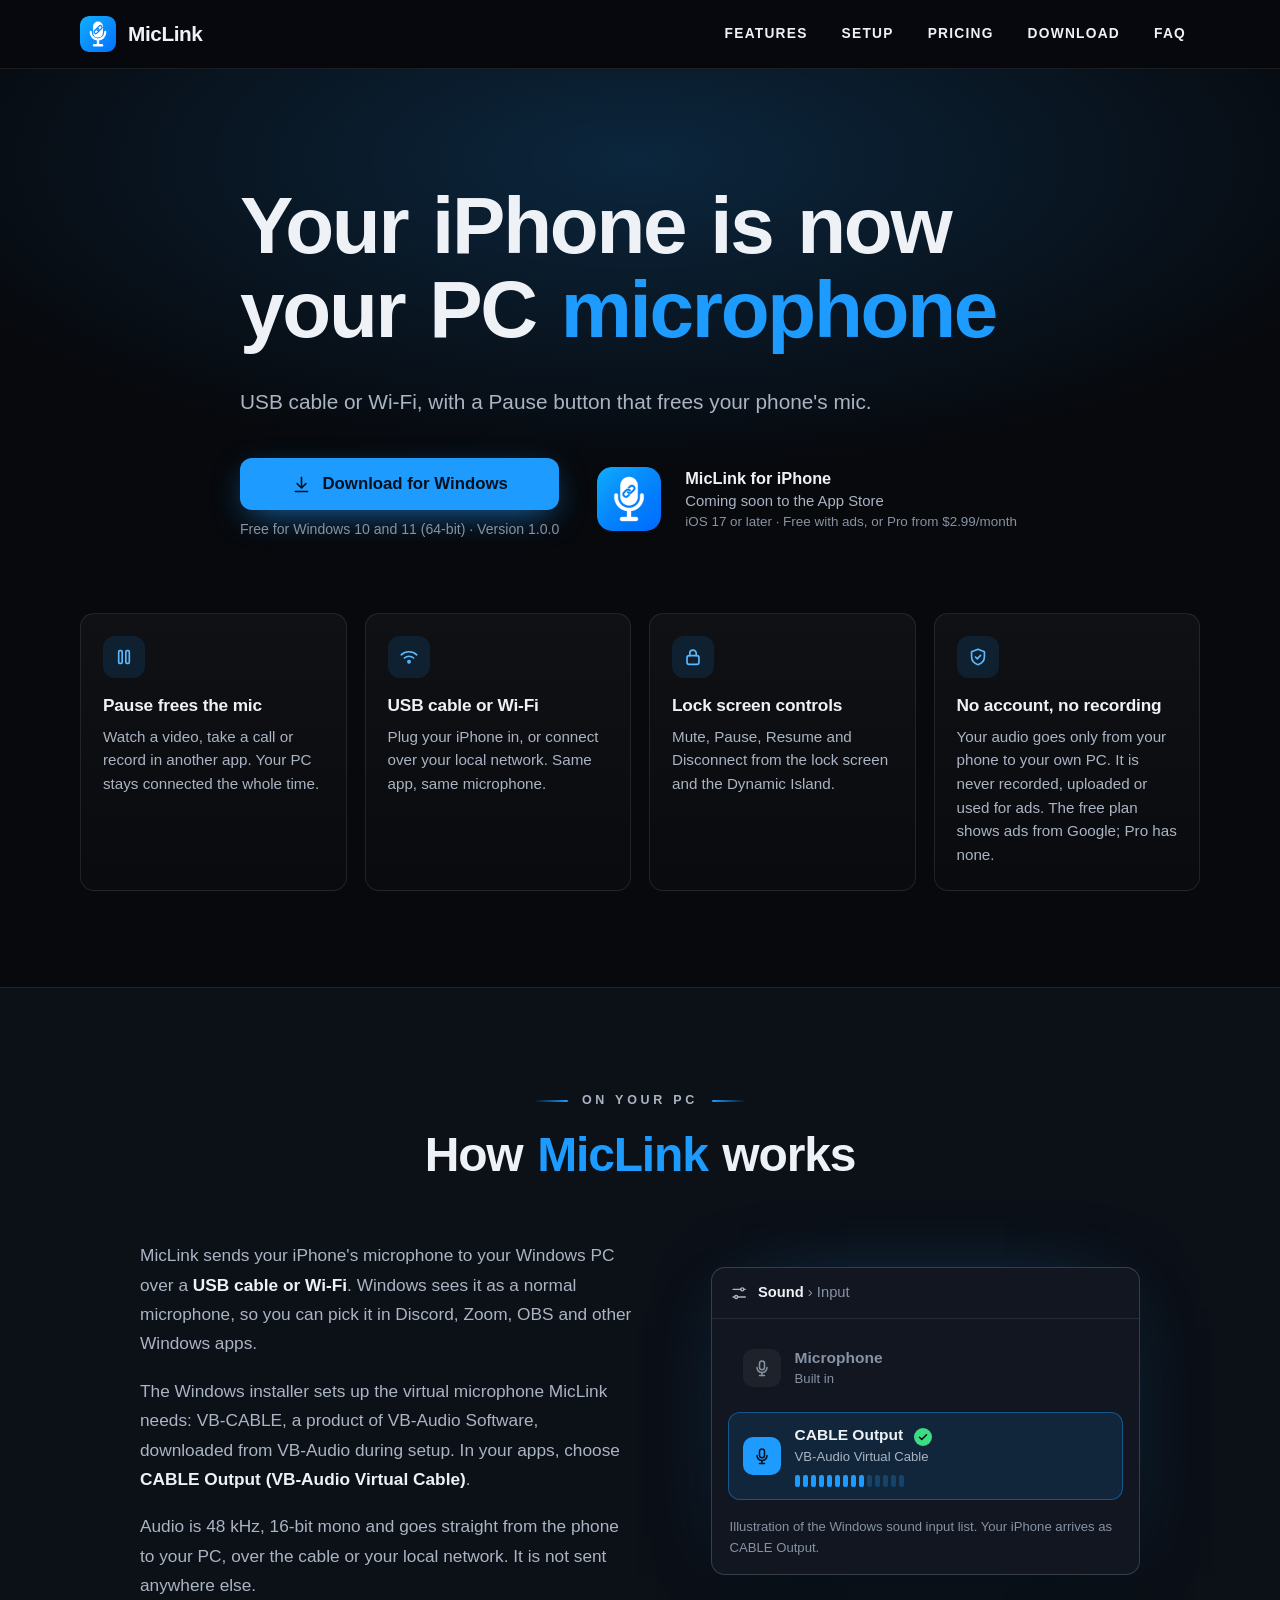
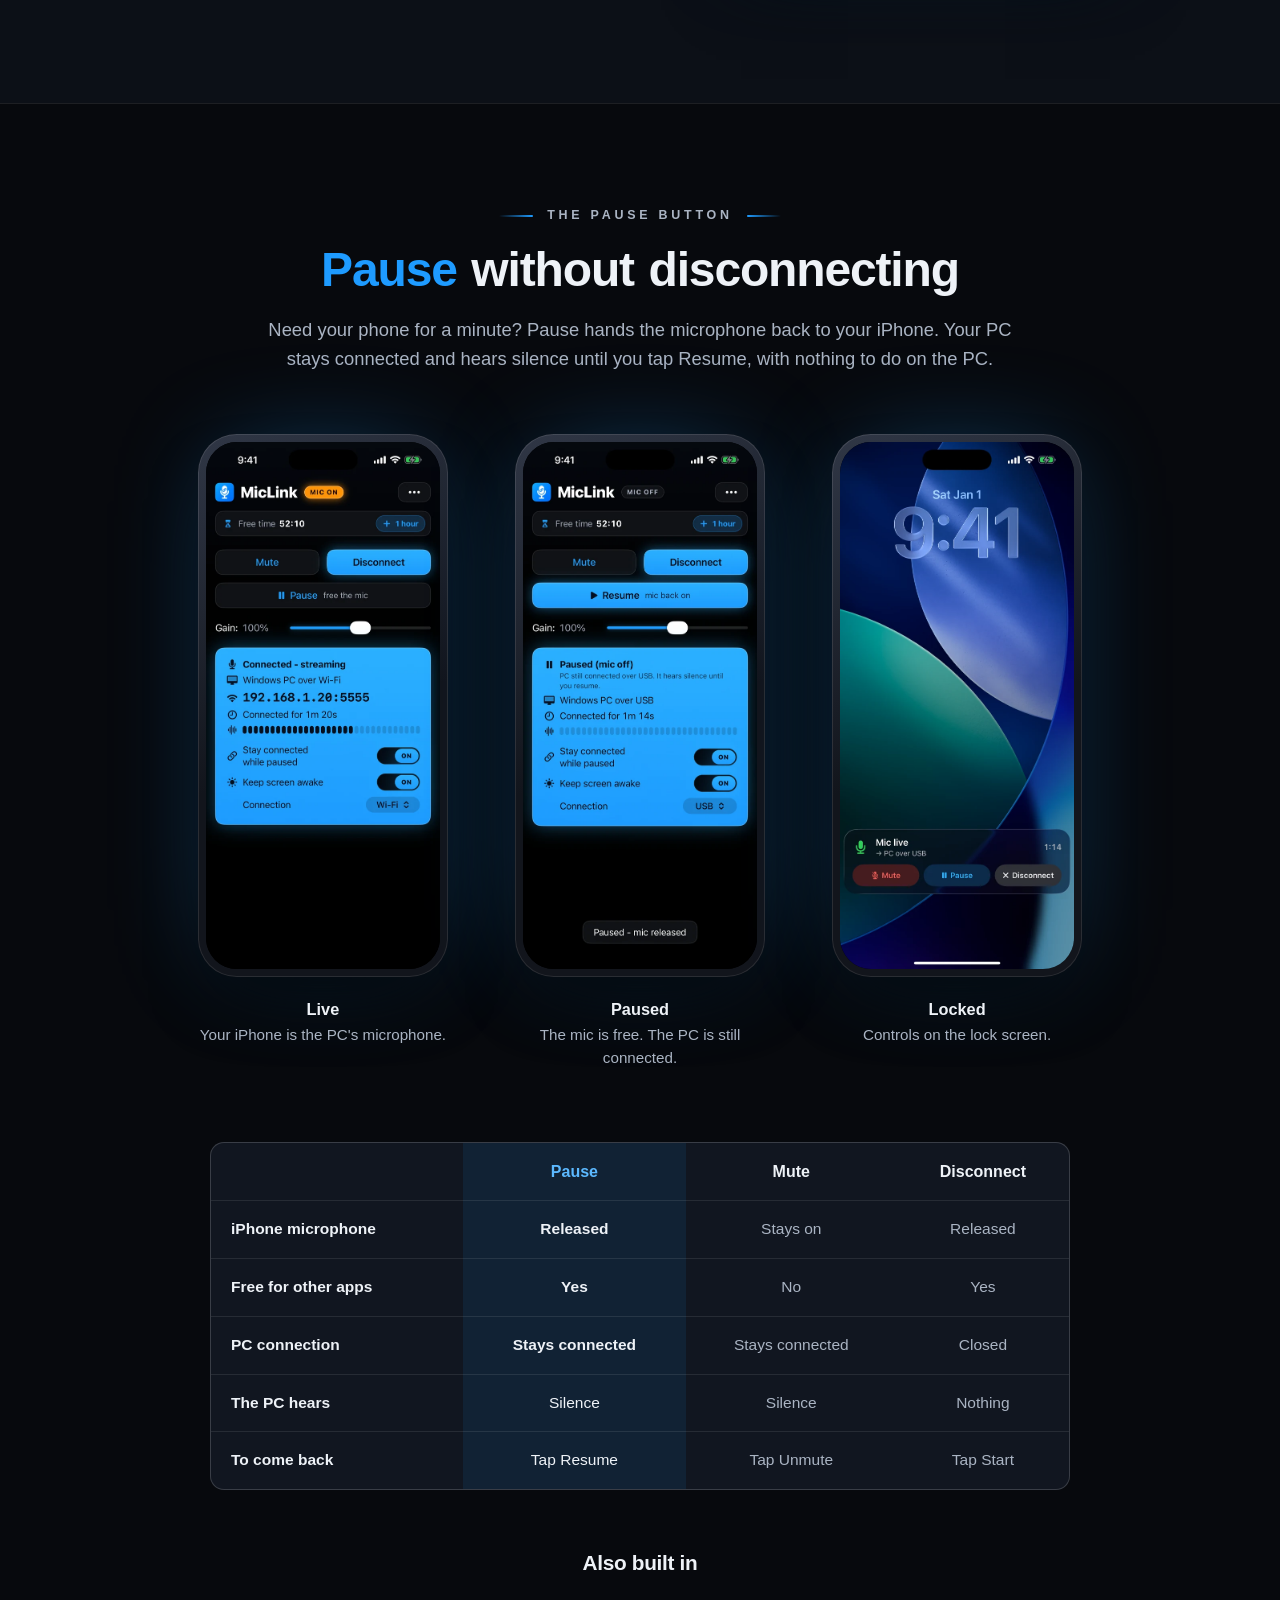
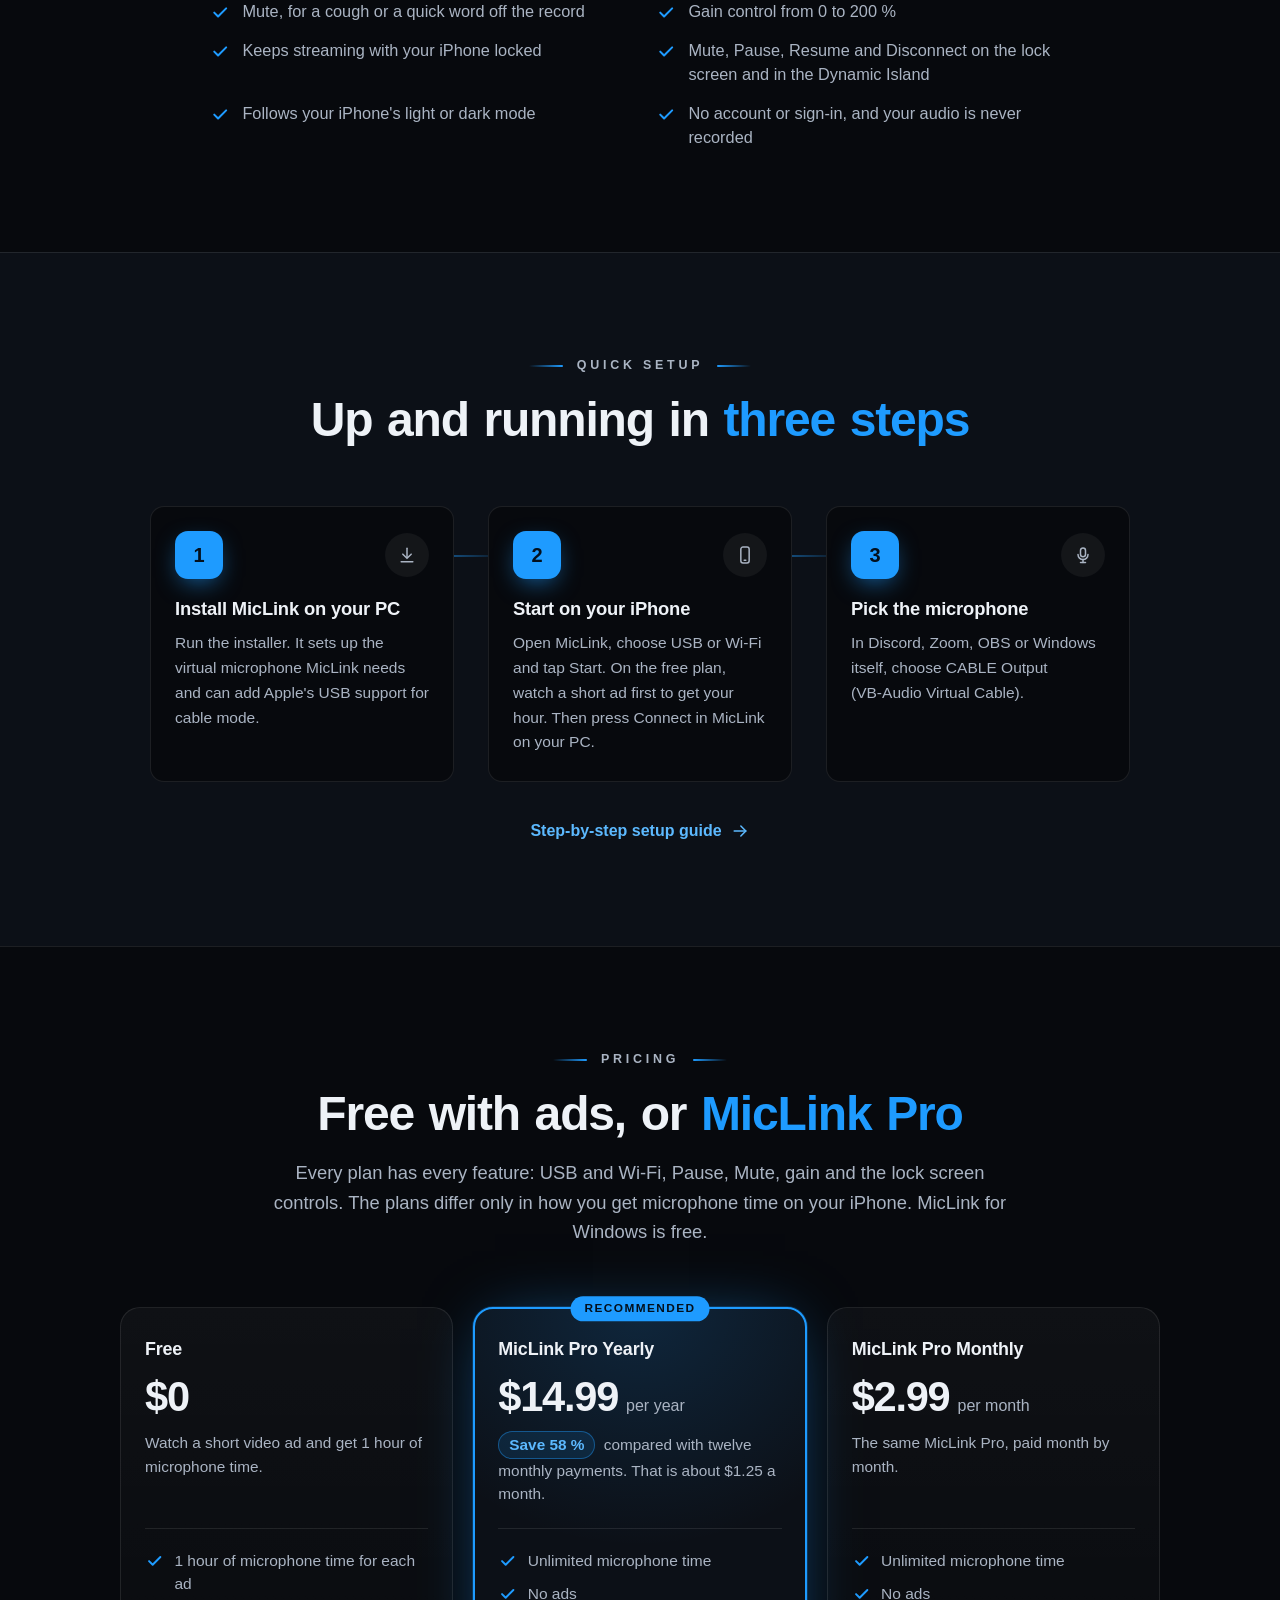
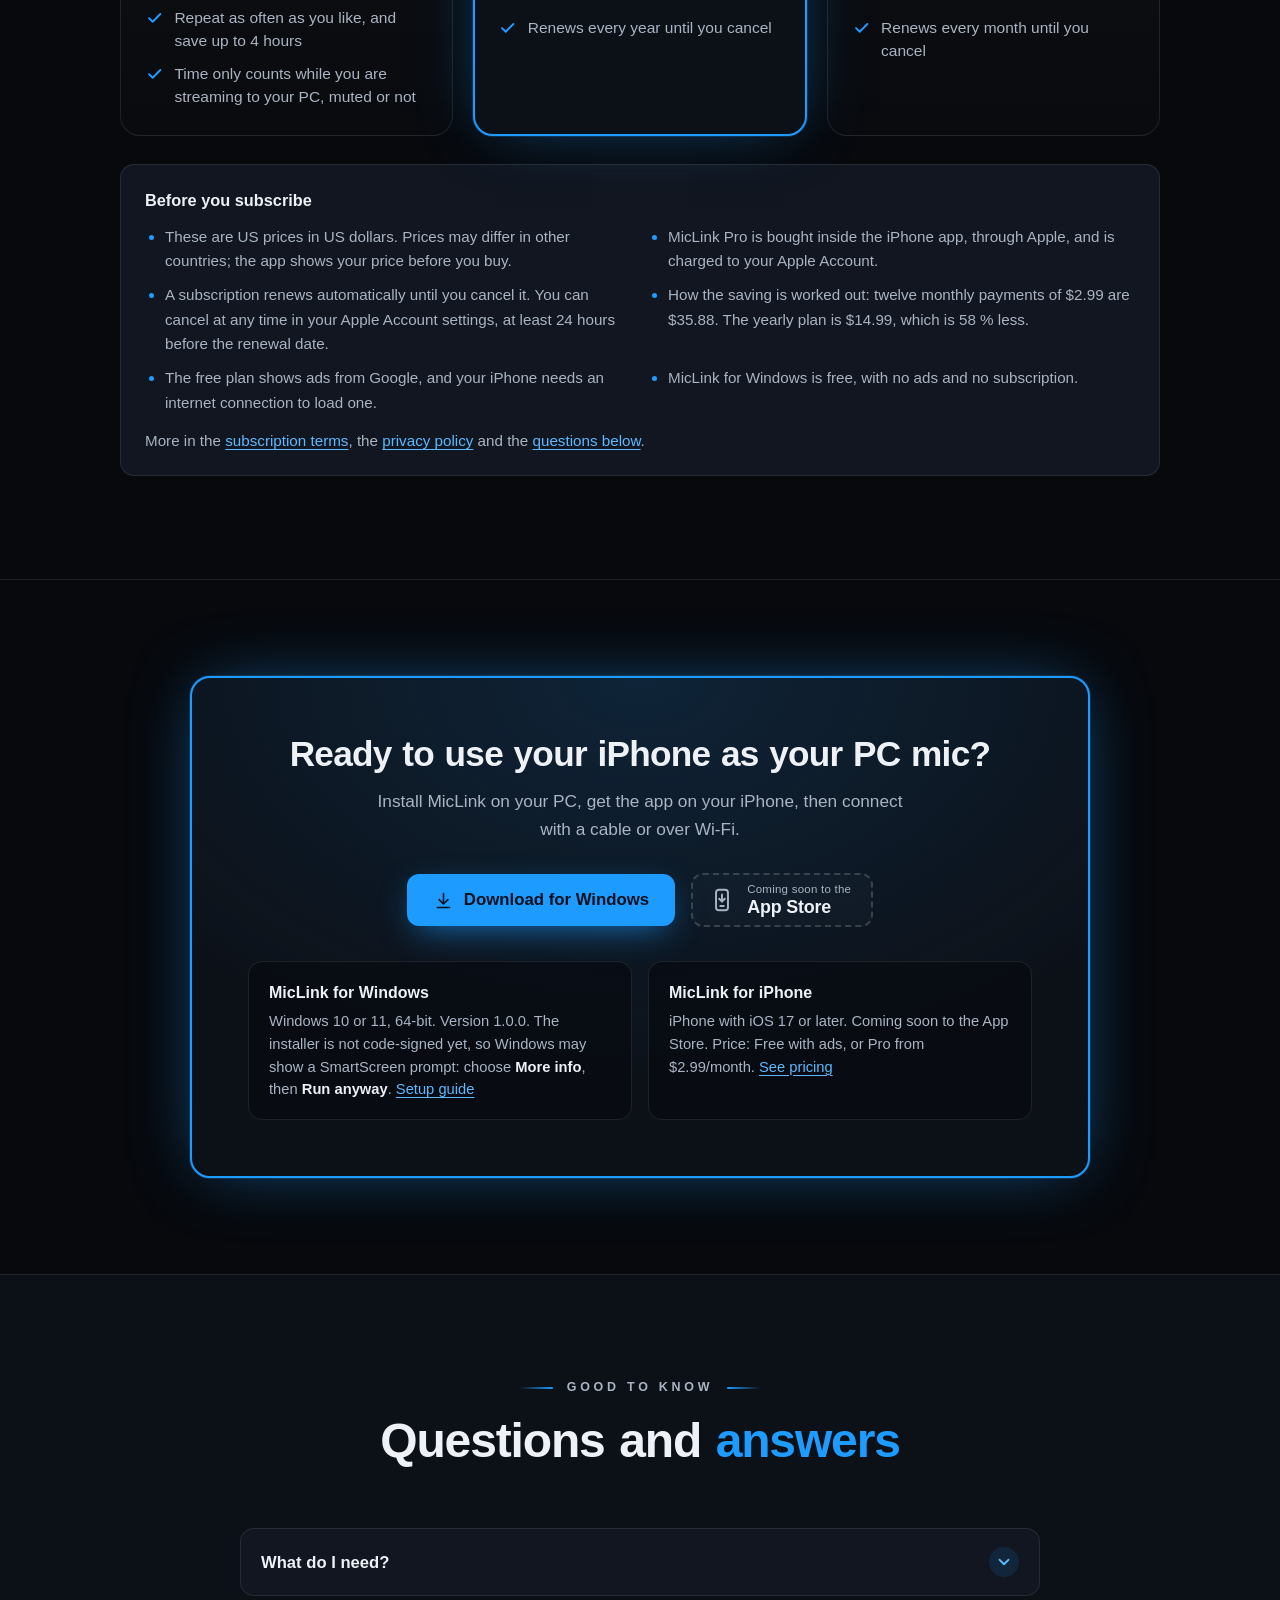
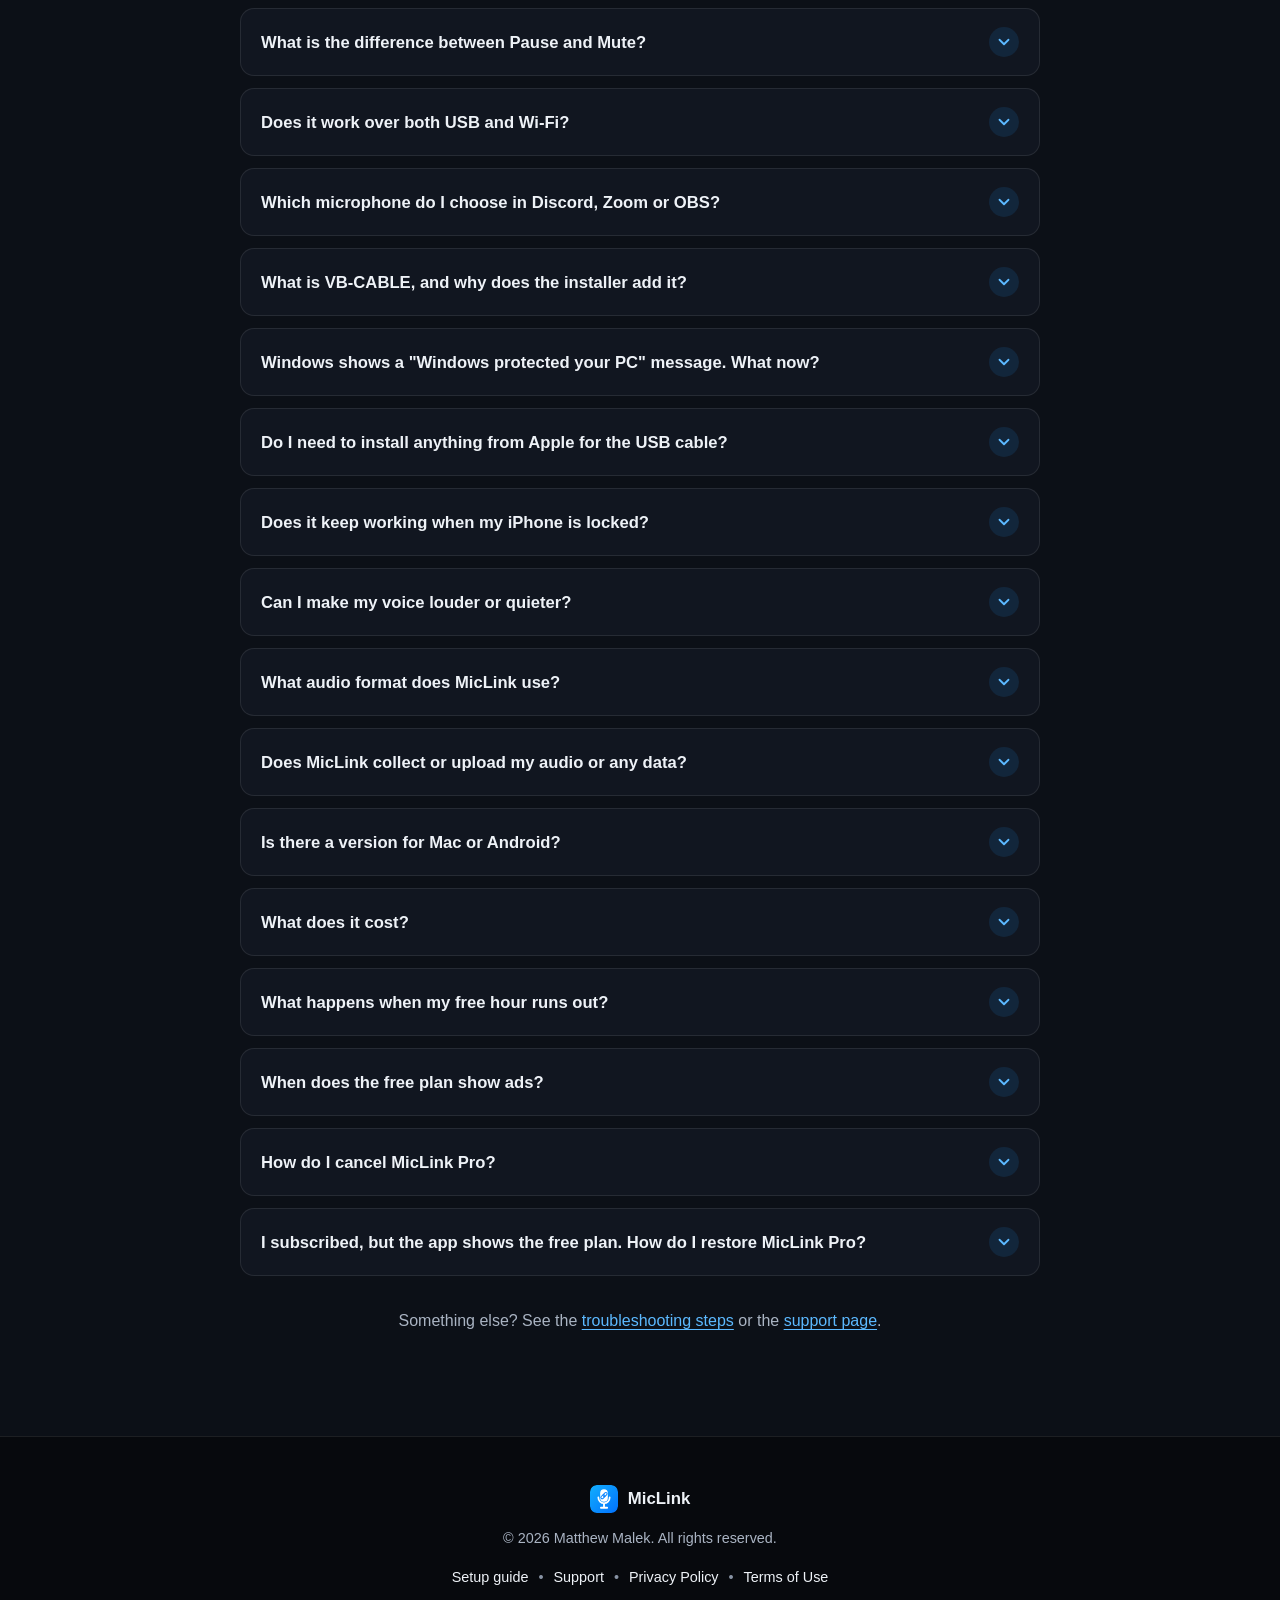
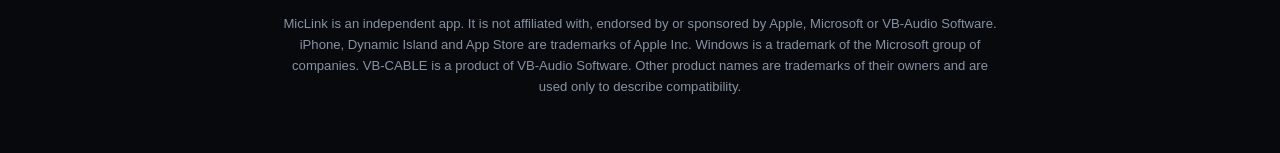
==== commit cbf52cbb: "Update site images Co-Authored-By: Claude Opus 5.5 <noreply@anthropic.com>" ====
--- a/index.html
+++ b/index.html
@@ -195,11 +195,11 @@
       <div class="phones-scroller">
         <div class="phones" data-scroller role="group" aria-label="MicLink on iPhone">
           <figure class="phone-shot">
-            <div class="phone"><img src="assets/img/screen-streaming.webp" width="603" height="1310" loading="lazy" decoding="async" alt="MicLink on iPhone while streaming to a Windows PC: Mute, Disconnect and Pause buttons, a gain slider and a status card that reads Connected."></div>
+            <div class="phone"><img src="assets/img/screen-streaming.webp" width="603" height="1310" loading="lazy" decoding="async" alt="MicLink on iPhone while streaming to a Windows PC: a row with the free time left and a + 1 hour button, then Mute, Disconnect and Pause buttons, a gain slider and a status card that reads Connected."></div>
             <figcaption><strong>Live</strong>Your iPhone is the PC's microphone.</figcaption>
           </figure>
           <figure class="phone-shot">
-            <div class="phone"><img src="assets/img/screen-paused.webp" width="603" height="1310" loading="lazy" decoding="async" alt="MicLink while paused: the microphone is off, the Pause button has become Resume and the status card says the PC is still connected."></div>
+            <div class="phone"><img src="assets/img/screen-paused.webp" width="603" height="1310" loading="lazy" decoding="async" alt="MicLink while paused: the microphone is off, the free time left is still shown, the Pause button has become Resume and the status card says the PC is still connected."></div>
             <figcaption><strong>Paused</strong>The mic is free. The PC is still connected.</figcaption>
           </figure>
           <figure class="phone-shot">
